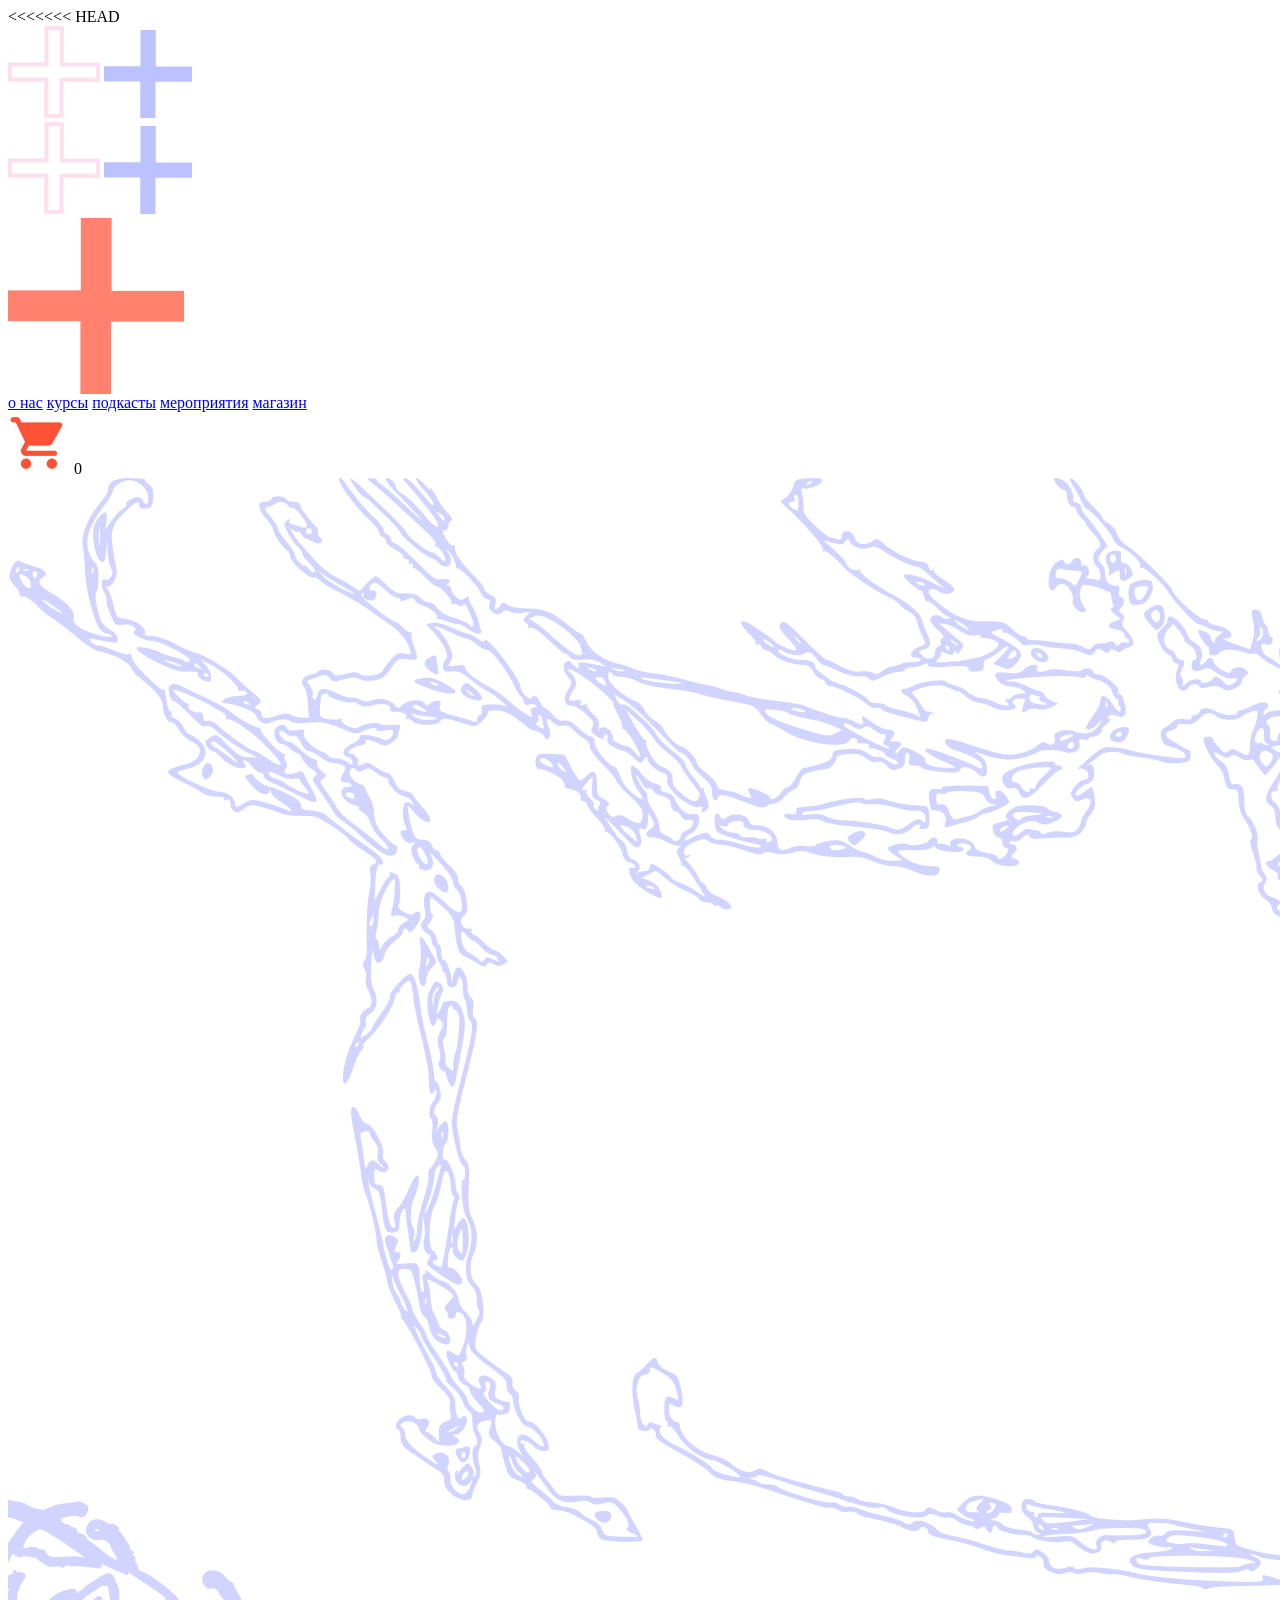
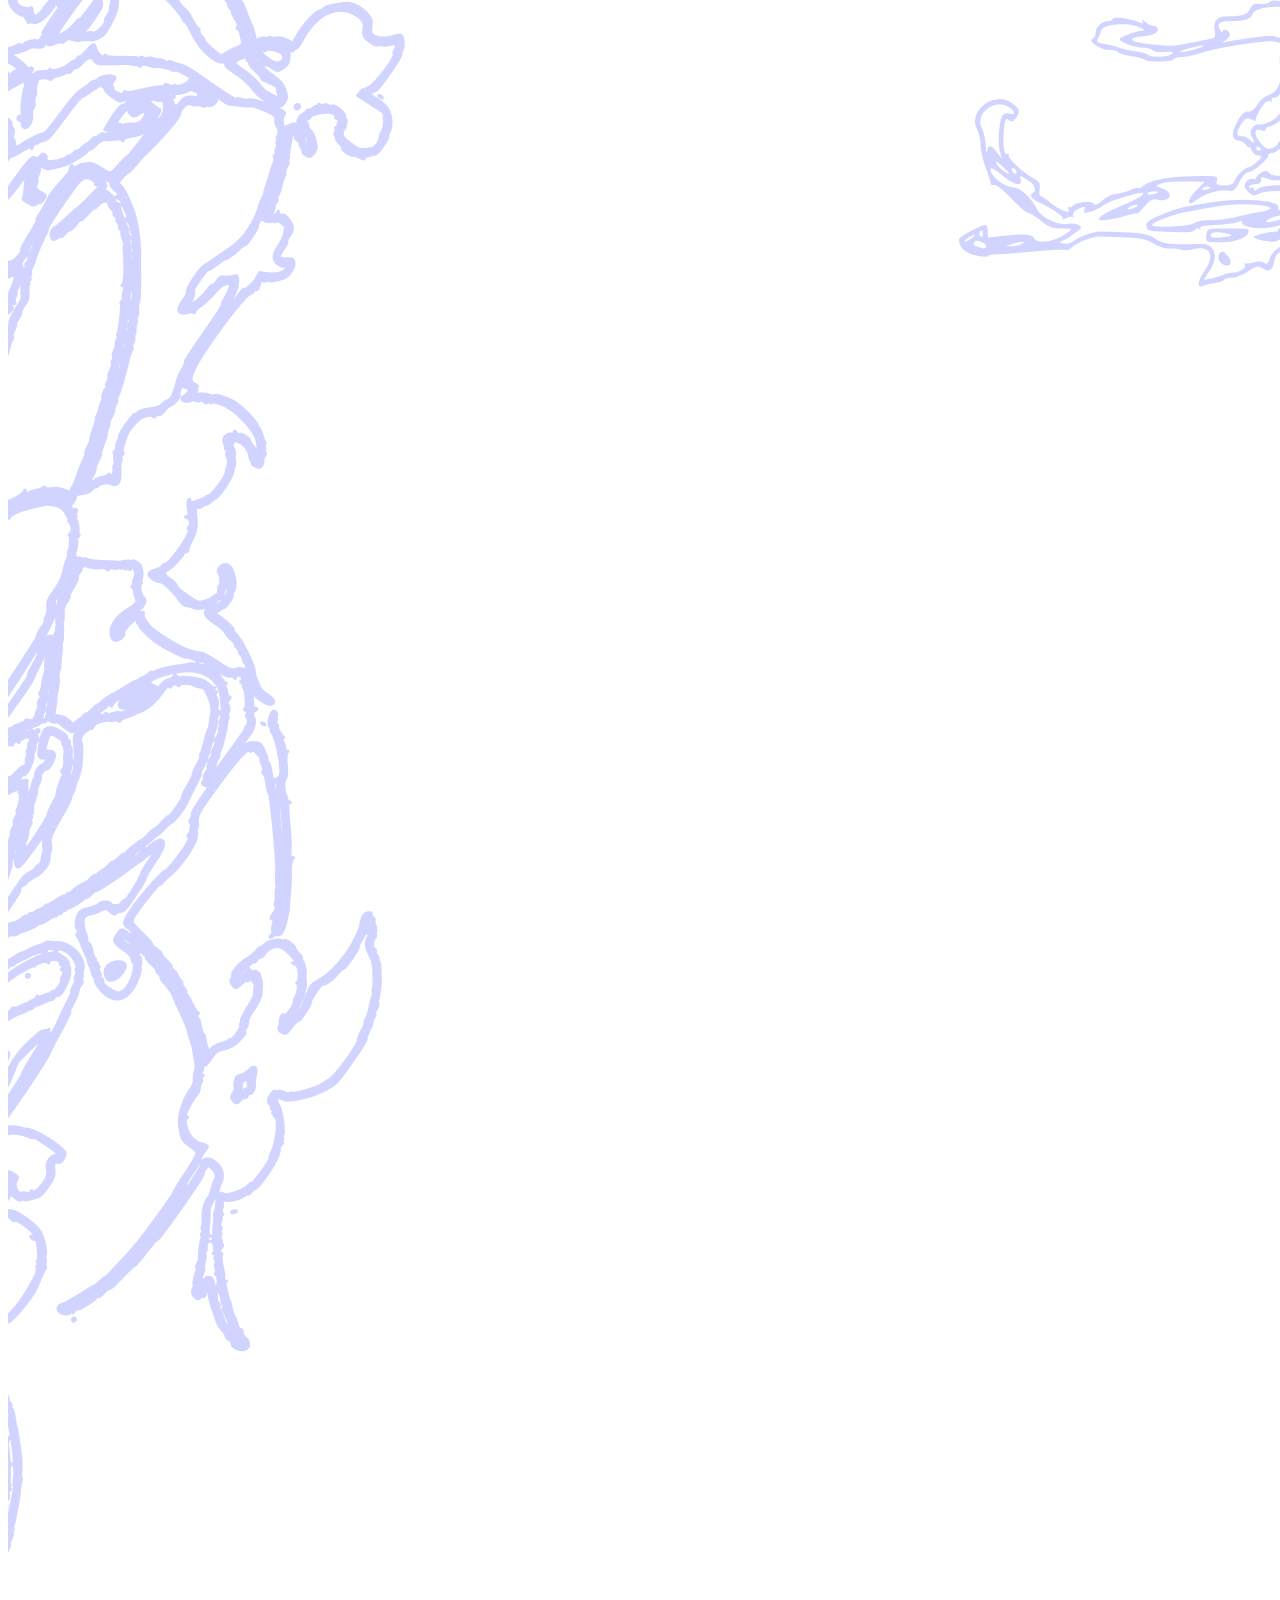
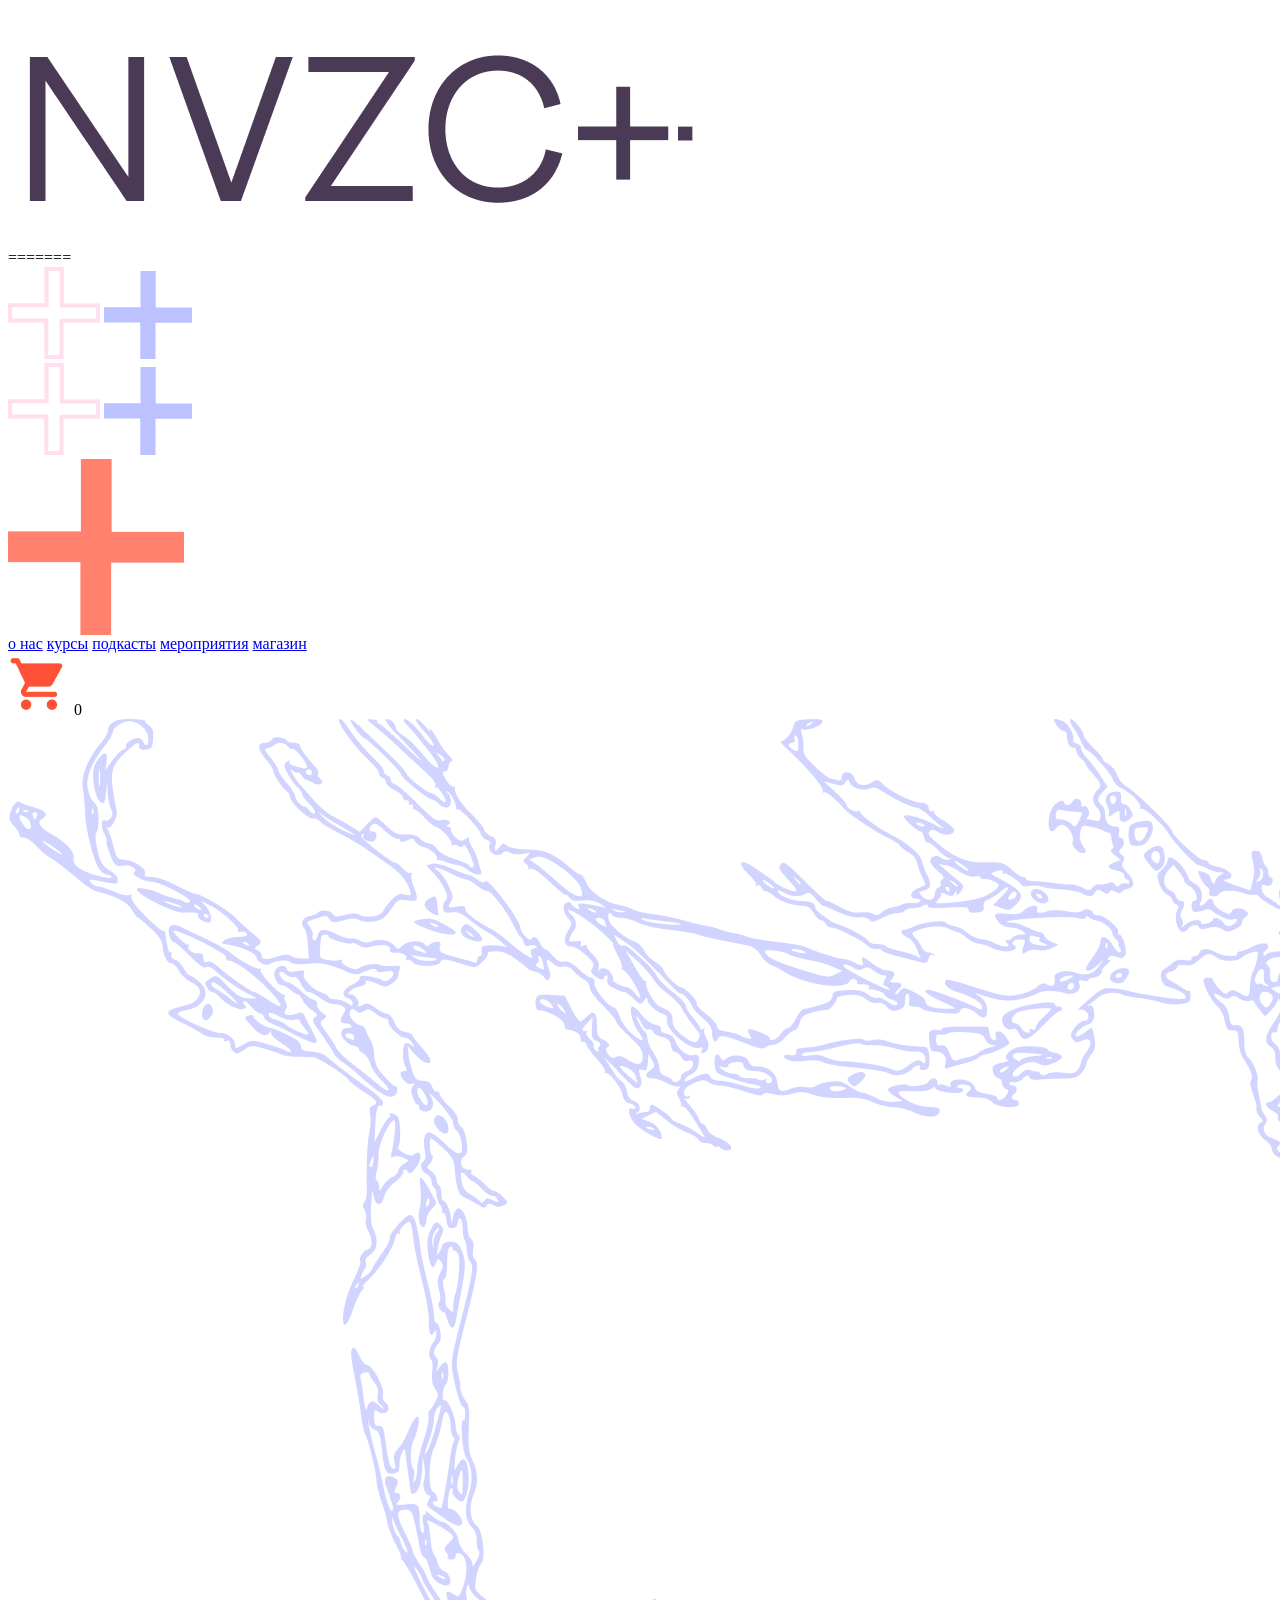
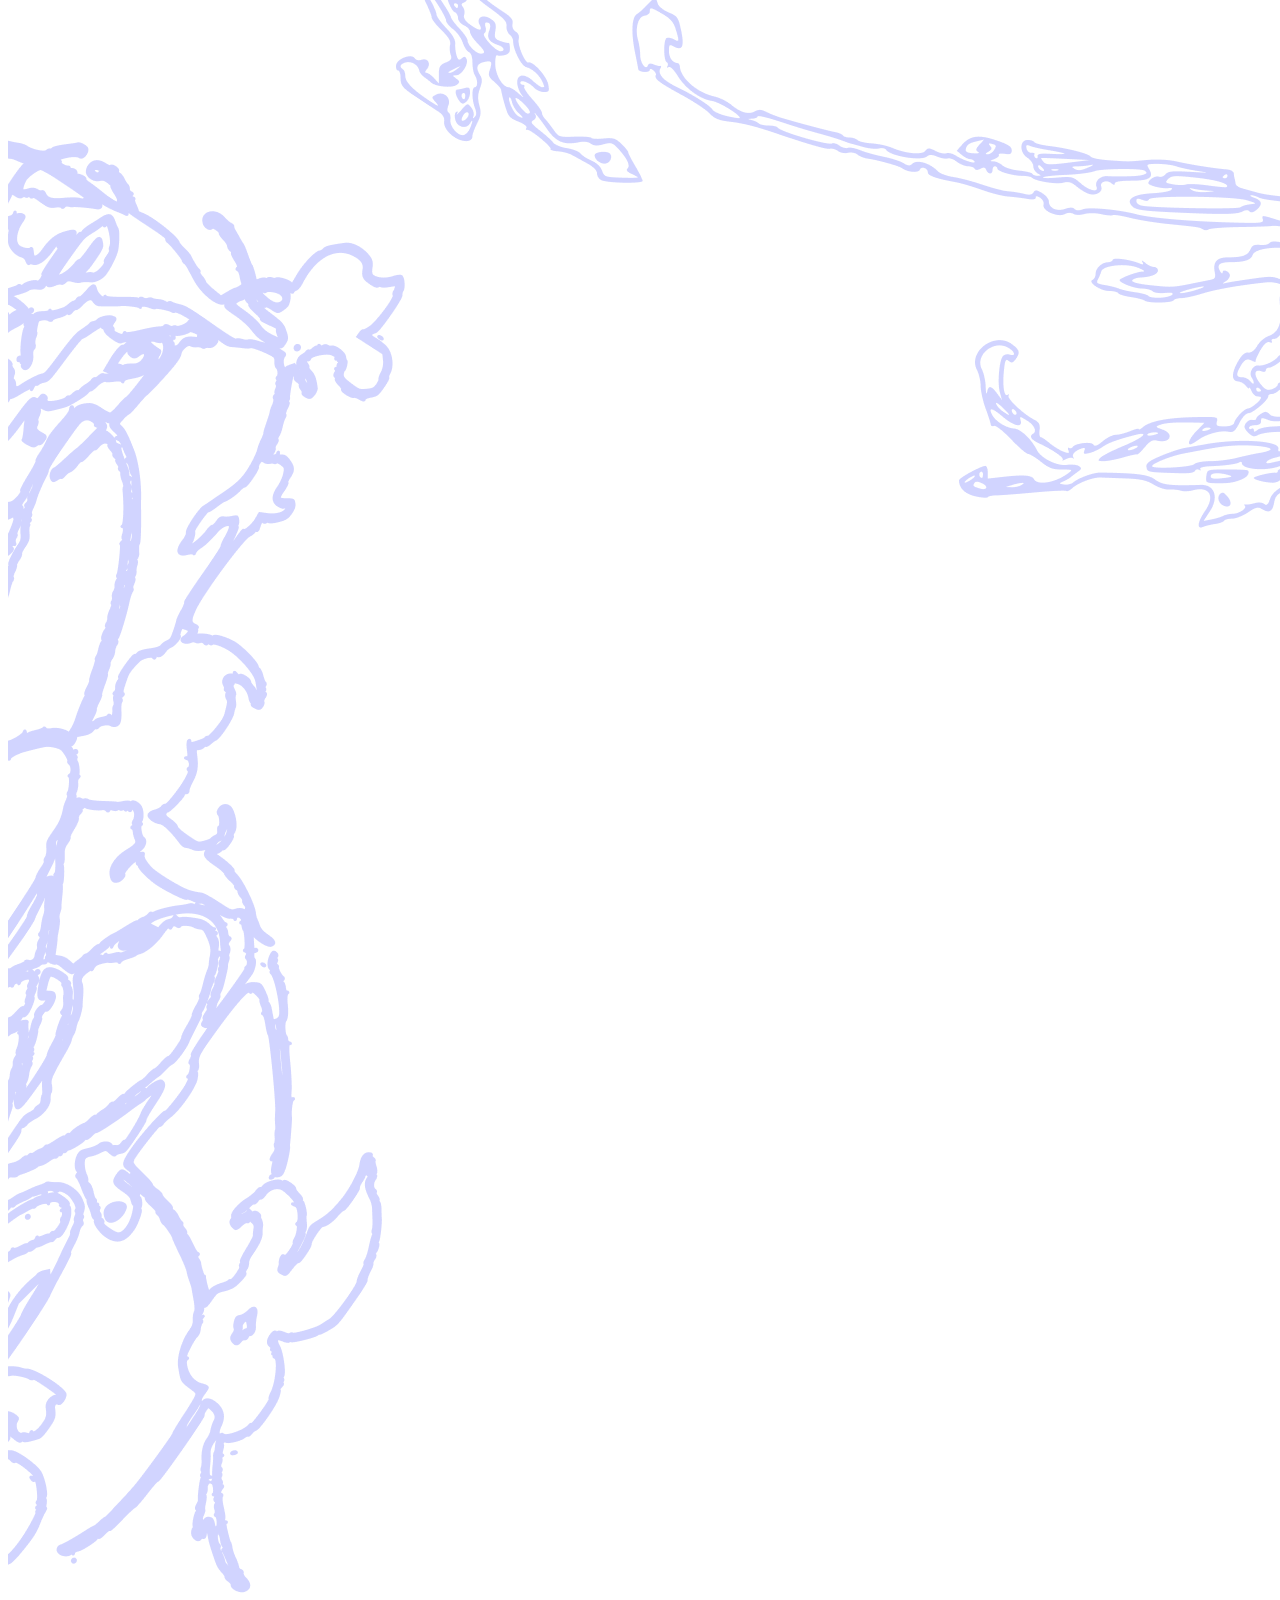
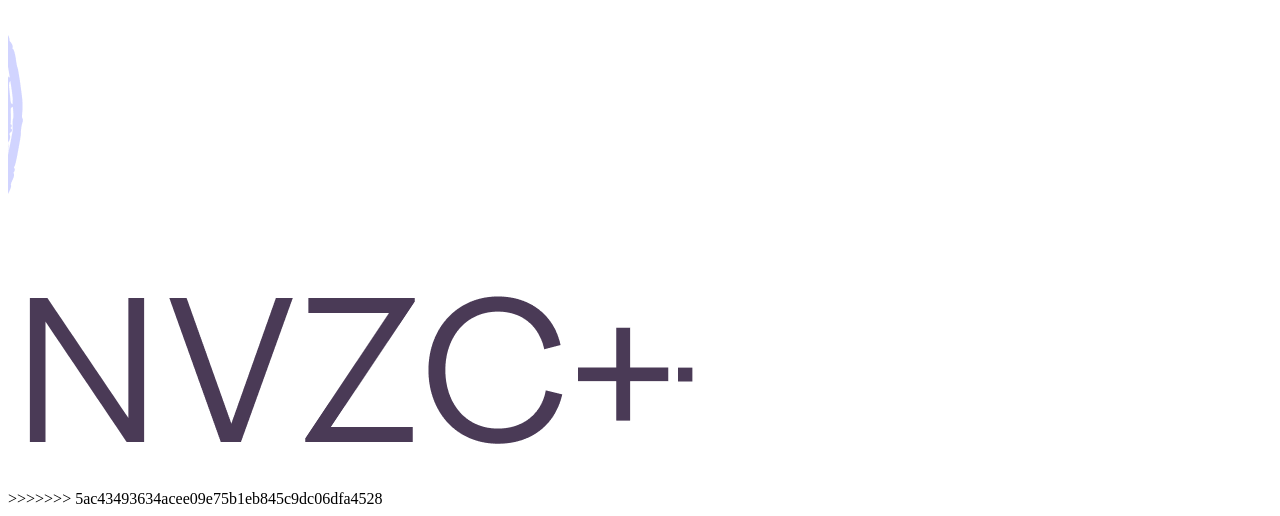
==== index.html @ 02fda94c "add" ====
<<<<<<< HEAD
<!doctype html>
<html lang="ru">
  <head>
    <meta charset="UTF-8" />
    <meta name="viewport" content="width=device-width, initial-scale=1.0" />
    <title>NVZC_About</title>
    <link rel="stylesheet" href="style_sheets/style.css" />
    <!-- <script defer src="./javascripts/preloader.js"></script> -->
    <script defer src="./javascripts/index.js"></script>
  </head>
  <body>
    <div id="loading">
      <main id="preloader">
        <div class="start-plus">
          <div class="click-line top-line"></div>
          <div class="click-line right-line"></div>
          <div class="click-line bottom-line"></div>
          <div class="click-line left-line"></div>

          <div class="cell">
            <img class="plus1" src="images/plus1.png" alt="" />
            <img class="plus2" src="images/plus2.png" alt="" />
          </div>
          <div class="cell1">
            <img class="plus2" src="images/plus1.png" alt="" />
            <img class="plus1" src="images/plus2.png" alt="" />
          </div>
          <div class="empty-cell"></div>
        </div>
      </main>
    </div>
    <div class="pinkBackgroud1"></div>

    <div class="plus_column">
      <img class="plus3" src="images/plus3.png" alt="" />
    </div>

    <nav class="side_menu">
      <a class="menu_link_active" href="index.html">о нас</a>
      <a class="menu_link" href="courses.html">курсы</a>
      <a class="menu_link" href="podcasts.html">подкасты</a>
      <a class="menu_link" href="events.html">мероприятия</a>
      <a class="menu_link" href="shop.html">магазин</a>
      <div class="menu_cart">
        <img src="images/cart.png" alt="" />
        <span>0</span>
      </div>
    </nav>

    <section id="firstSection">
      <div class="background_lines1">
        <img src="images/background_lines1.png" alt="" />
      </div>
      <img class="logo" src="images/logo.png" alt="" />
    </section>
    <section id="secondSection"></section>
    <section id="thirdSection"></section>
  </body>
</html>
=======
<!doctype html>
<html lang="ru">
  <head>
    <meta charset="UTF-8" />
    <meta name="viewport" content="width=device-width, initial-scale=1.0" />
    <title>NVZC_About</title>
    <link rel="stylesheet" href="style_sheets/style.css" />
    <script defer src="./javascripts/preloader.js"></script>
    <script defer src="./javascripts/index.js"></script>
  </head>
  <body>
    <div id="loading">
      <main id="preloader">
        <div class="start-plus">
          <div class="click-line top-line"></div>
          <div class="click-line right-line"></div>
          <div class="click-line bottom-line"></div>
          <div class="click-line left-line"></div>

          <div class="cell">
            <img class="plus1" src="images/plus1.png" alt="" />
            <img class="plus2" src="images/plus2.png" alt="" />
          </div>
          <div class="cell1">
            <img class="plus2" src="images/plus1.png" alt="" />
            <img class="plus1" src="images/plus2.png" alt="" />
          </div>
          <div class="empty-cell"></div>
        </div>
      </main>
    </div>
    <div class="pinkBackgroud1"></div>

    <div class="plus_column">
      <img class="plus3" src="images/plus3.png" alt="" />
    </div>

    <nav class="side_menu">
      <a class="menu_link_active" href="index.html">о нас</a>
      <a class="menu_link" href="courses.html">курсы</a>
      <a class="menu_link" href="podcasts.html">подкасты</a>
      <a class="menu_link" href="events.html">мероприятия</a>
      <a class="menu_link" href="shop.html">магазин</a>
      <div class="menu_cart">
        <img src="images/cart.png" alt="" />
        <span>0</span>
      </div>
    </nav>

    <section id="firstSection">
      <div class="background_lines1">
        <img src="images/background_lines1.png" alt="" />
      </div>
      <img class="logo" src="images/logo.png" alt="" />
    </section>
    <section id="secondSection"></section>
    <section id="thirdSection"></section>
  </body>
</html>
>>>>>>> 5ac43493634acee09e75b1eb845c9dc06dfa4528
---- style_sheets/style.css ----
<<<<<<< HEAD
@import "reset.css";
@import "fonts.css";
@import "layout.css";
@import "animation.css";
@import "adaptive.css";
=======
@import "reset.css";
@import "fonts.css";
@import "layout.css";
@import "animation.css";
@import "adaptive.css";
>>>>>>> 5ac43493634acee09e75b1eb845c9dc06dfa4528
---- style_sheets/style.css ----
<<<<<<< HEAD
@import "reset.css";
@import "fonts.css";
@import "layout.css";
@import "animation.css";
@import "adaptive.css";
=======
@import "reset.css";
@import "fonts.css";
@import "layout.css";
@import "animation.css";
@import "adaptive.css";
>>>>>>> 5ac43493634acee09e75b1eb845c9dc06dfa4528
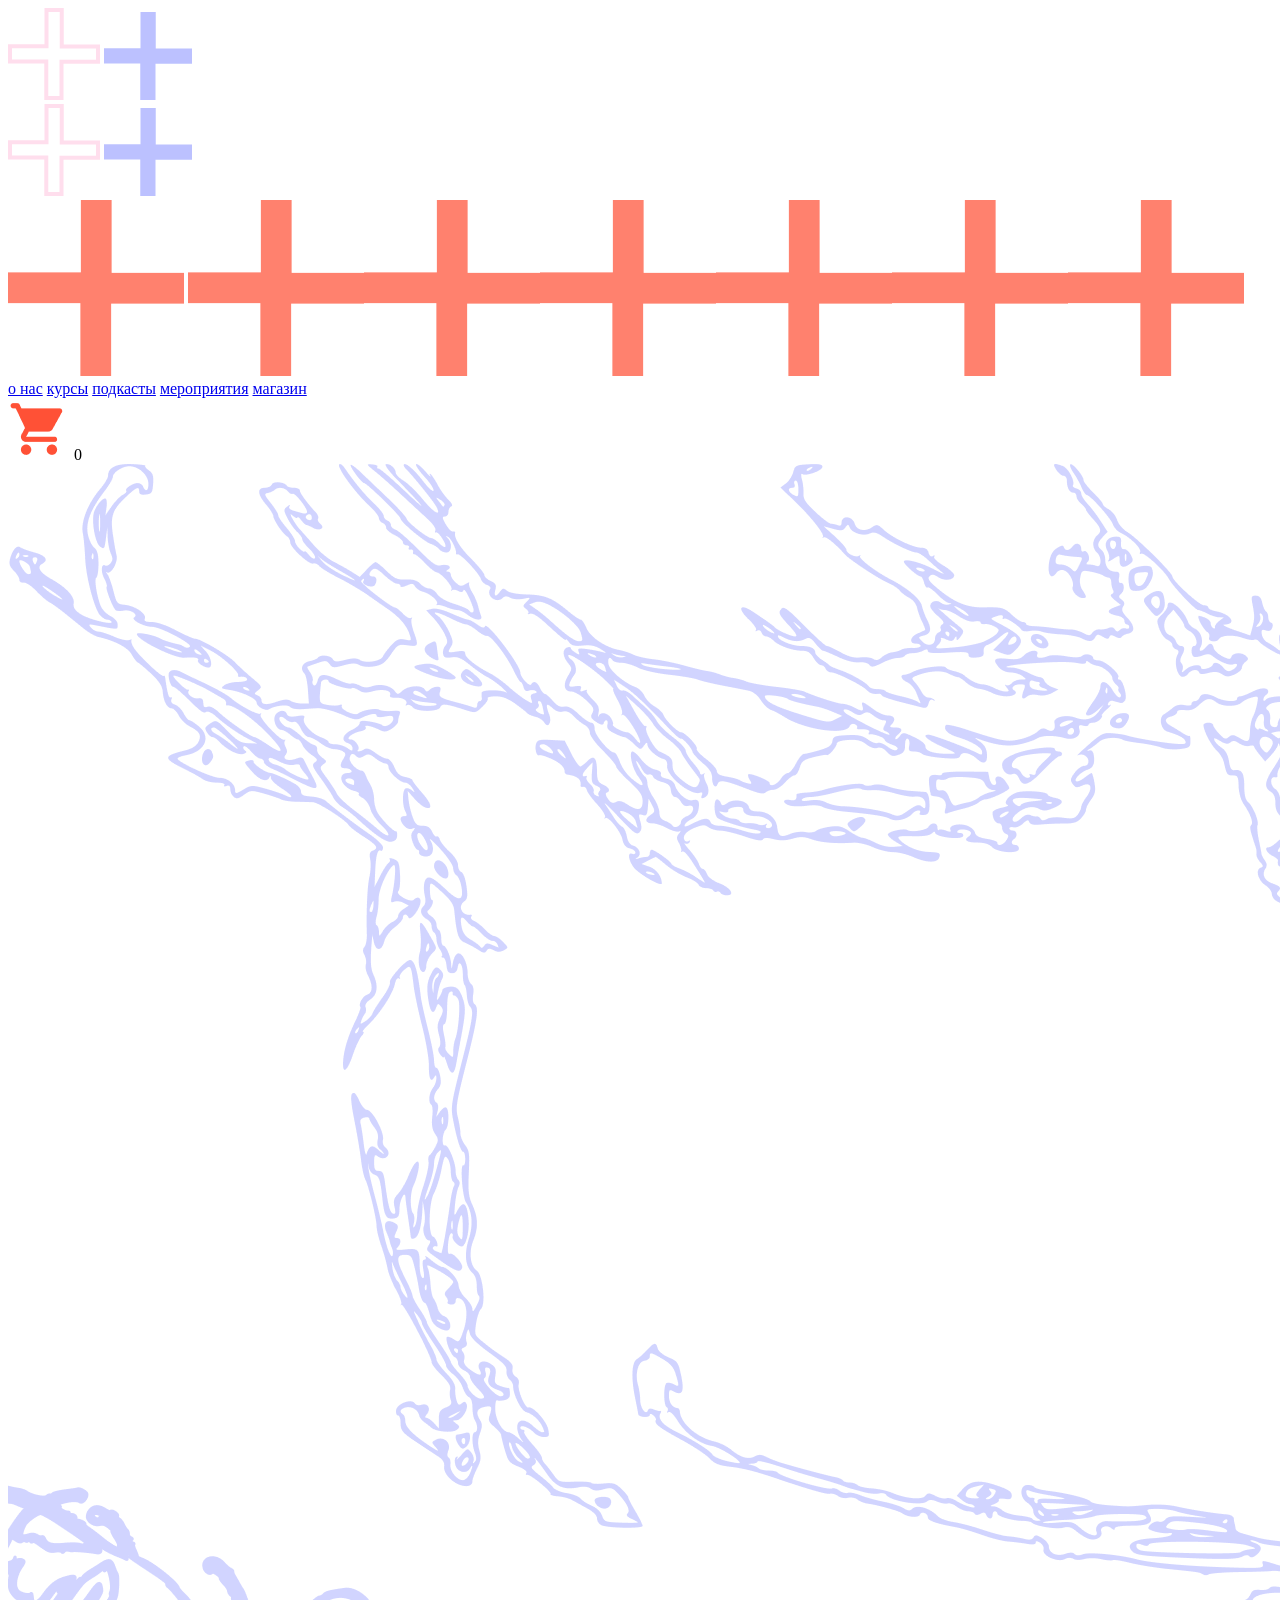
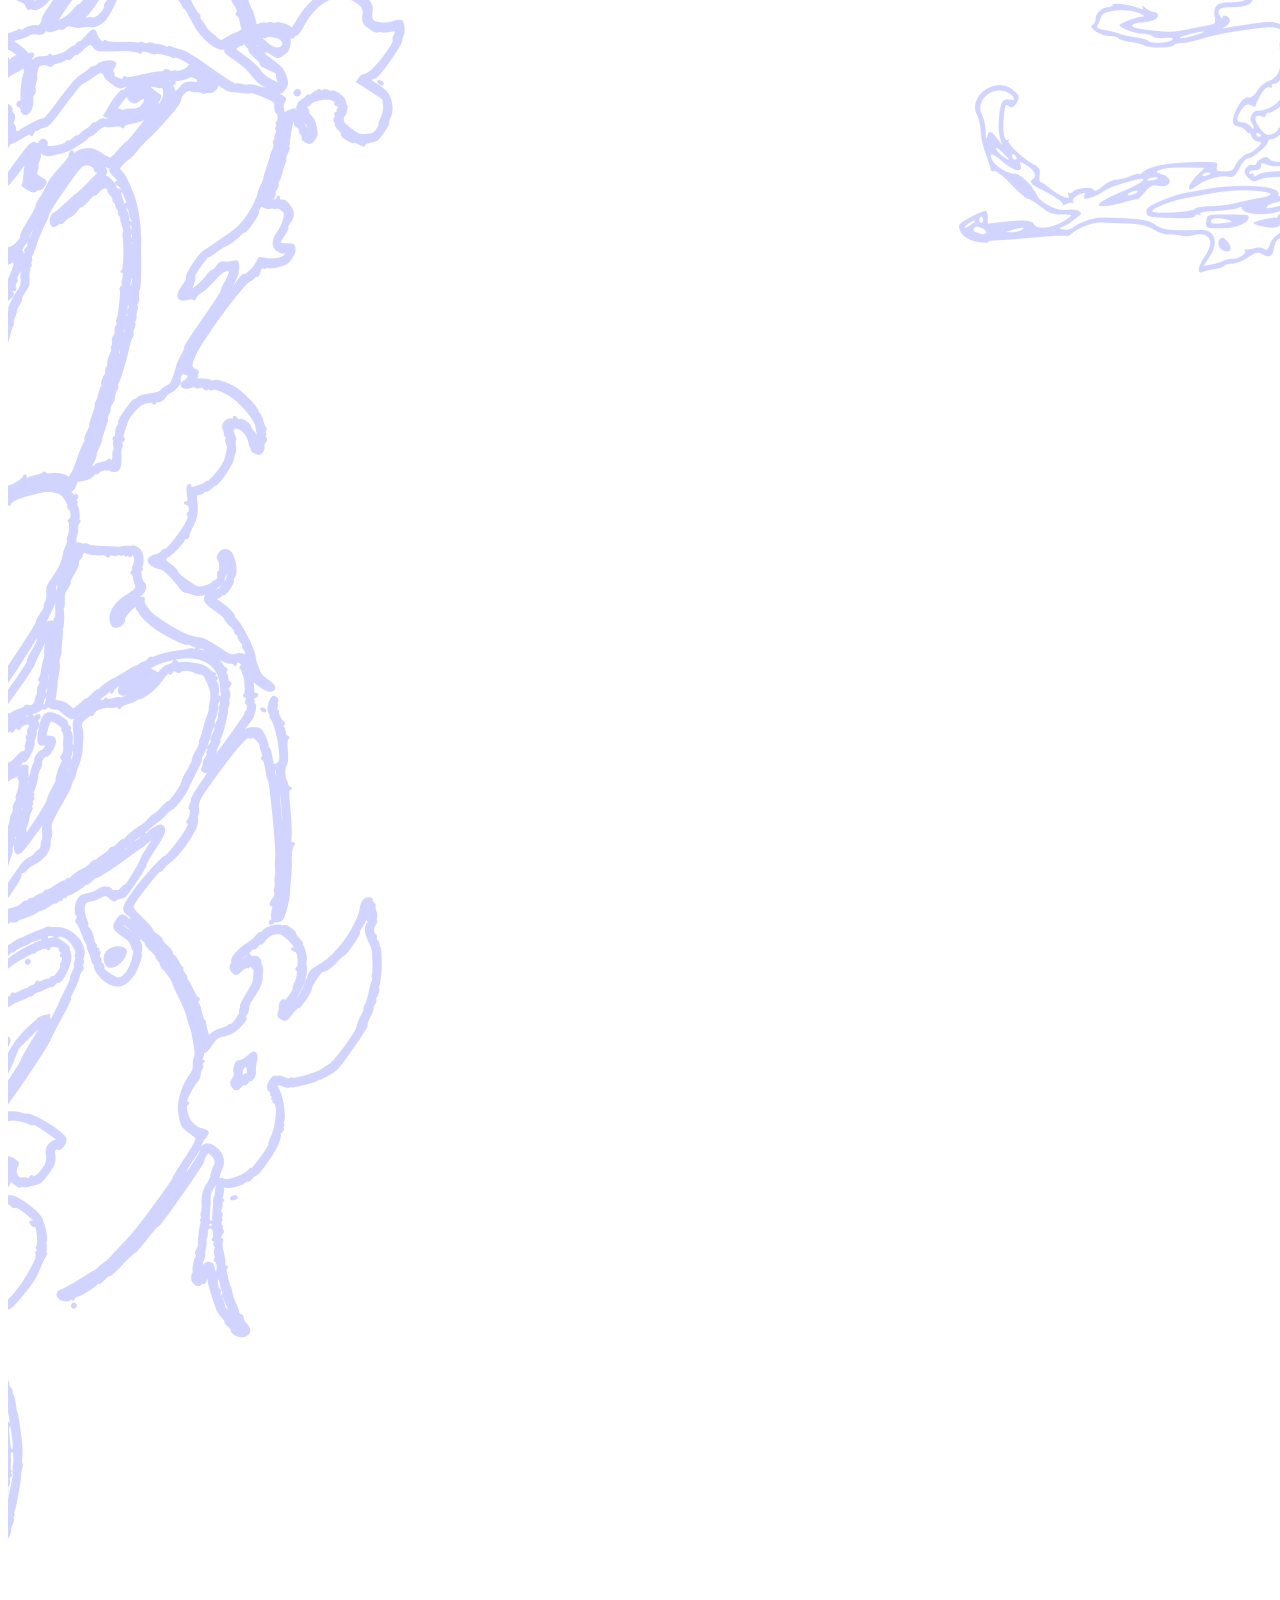
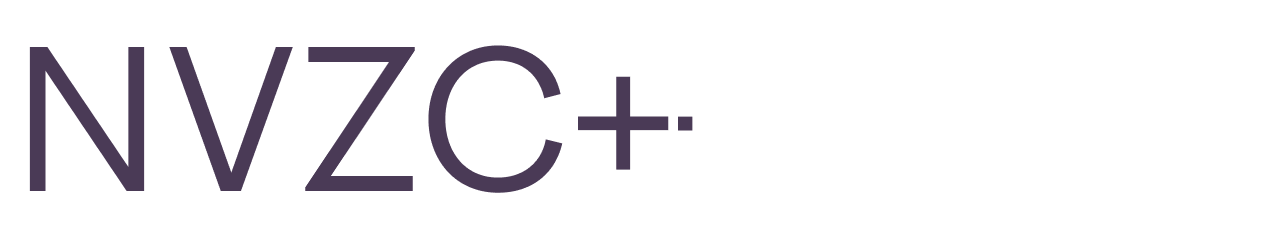
==== commit 6137bab8: "d" ====
--- a/index.html
+++ b/index.html
@@ -1,4 +1,3 @@
-<<<<<<< HEAD
 <!doctype html>
 <html lang="ru">
   <head>
@@ -58,64 +57,3 @@
     <section id="thirdSection"></section>
   </body>
 </html>
-=======
-<!doctype html>
-<html lang="ru">
-  <head>
-    <meta charset="UTF-8" />
-    <meta name="viewport" content="width=device-width, initial-scale=1.0" />
-    <title>NVZC_About</title>
-    <link rel="stylesheet" href="style_sheets/style.css" />
-    <script defer src="./javascripts/preloader.js"></script>
-    <script defer src="./javascripts/index.js"></script>
-  </head>
-  <body>
-    <div id="loading">
-      <main id="preloader">
-        <div class="start-plus">
-          <div class="click-line top-line"></div>
-          <div class="click-line right-line"></div>
-          <div class="click-line bottom-line"></div>
-          <div class="click-line left-line"></div>
-
-          <div class="cell">
-            <img class="plus1" src="images/plus1.png" alt="" />
-            <img class="plus2" src="images/plus2.png" alt="" />
-          </div>
-          <div class="cell1">
-            <img class="plus2" src="images/plus1.png" alt="" />
-            <img class="plus1" src="images/plus2.png" alt="" />
-          </div>
-          <div class="empty-cell"></div>
-        </div>
-      </main>
-    </div>
-    <div class="pinkBackgroud1"></div>
-
-    <div class="plus_column">
-      <img class="plus3" src="images/plus3.png" alt="" />
-    </div>
-
-    <nav class="side_menu">
-      <a class="menu_link_active" href="index.html">о нас</a>
-      <a class="menu_link" href="courses.html">курсы</a>
-      <a class="menu_link" href="podcasts.html">подкасты</a>
-      <a class="menu_link" href="events.html">мероприятия</a>
-      <a class="menu_link" href="shop.html">магазин</a>
-      <div class="menu_cart">
-        <img src="images/cart.png" alt="" />
-        <span>0</span>
-      </div>
-    </nav>
-
-    <section id="firstSection">
-      <div class="background_lines1">
-        <img src="images/background_lines1.png" alt="" />
-      </div>
-      <img class="logo" src="images/logo.png" alt="" />
-    </section>
-    <section id="secondSection"></section>
-    <section id="thirdSection"></section>
-  </body>
-</html>
->>>>>>> 5ac43493634acee09e75b1eb845c9dc06dfa4528
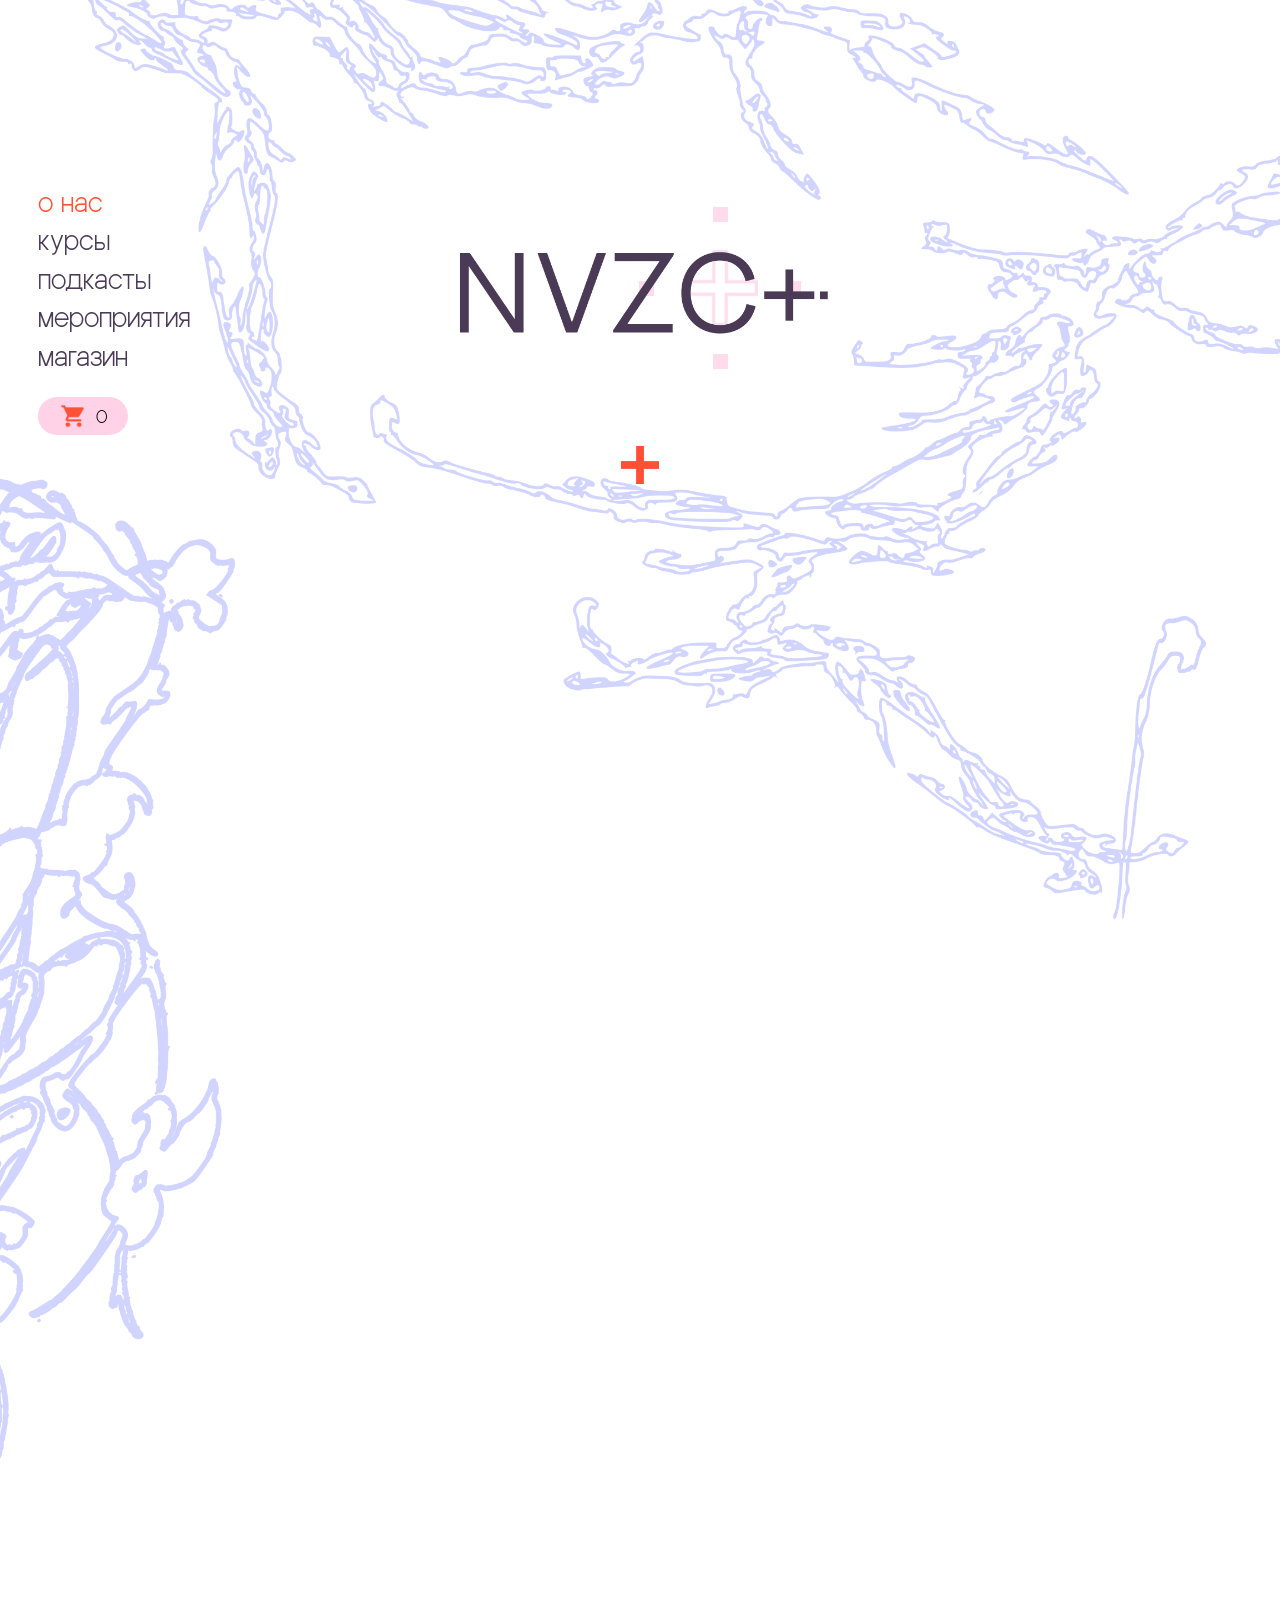
==== commit 5b65f1f9: "a" ====
--- a/index.html
+++ b/index.html
@@ -4,8 +4,8 @@
     <meta charset="UTF-8" />
     <meta name="viewport" content="width=device-width, initial-scale=1.0" />
     <title>NVZC_About</title>
-    <link rel="stylesheet" href="style_sheets/style.css" />
-    <!-- <script defer src="./javascripts/preloader.js"></script> -->
+    <link rel="stylesheet" href="./style_sheets/style.css" />
+    <script defer src="./javascripts/preloader.js"></script>
     <script defer src="./javascripts/index.js"></script>
   </head>
   <body>
--- a/style_sheets/style.css
+++ b/style_sheets/style.css
@@ -1,13 +1,5 @@
-<<<<<<< HEAD
 @import "reset.css";
 @import "fonts.css";
 @import "layout.css";
 @import "animation.css";
 @import "adaptive.css";
-=======
-@import "reset.css";
-@import "fonts.css";
-@import "layout.css";
-@import "animation.css";
-@import "adaptive.css";
->>>>>>> 5ac43493634acee09e75b1eb845c9dc06dfa4528
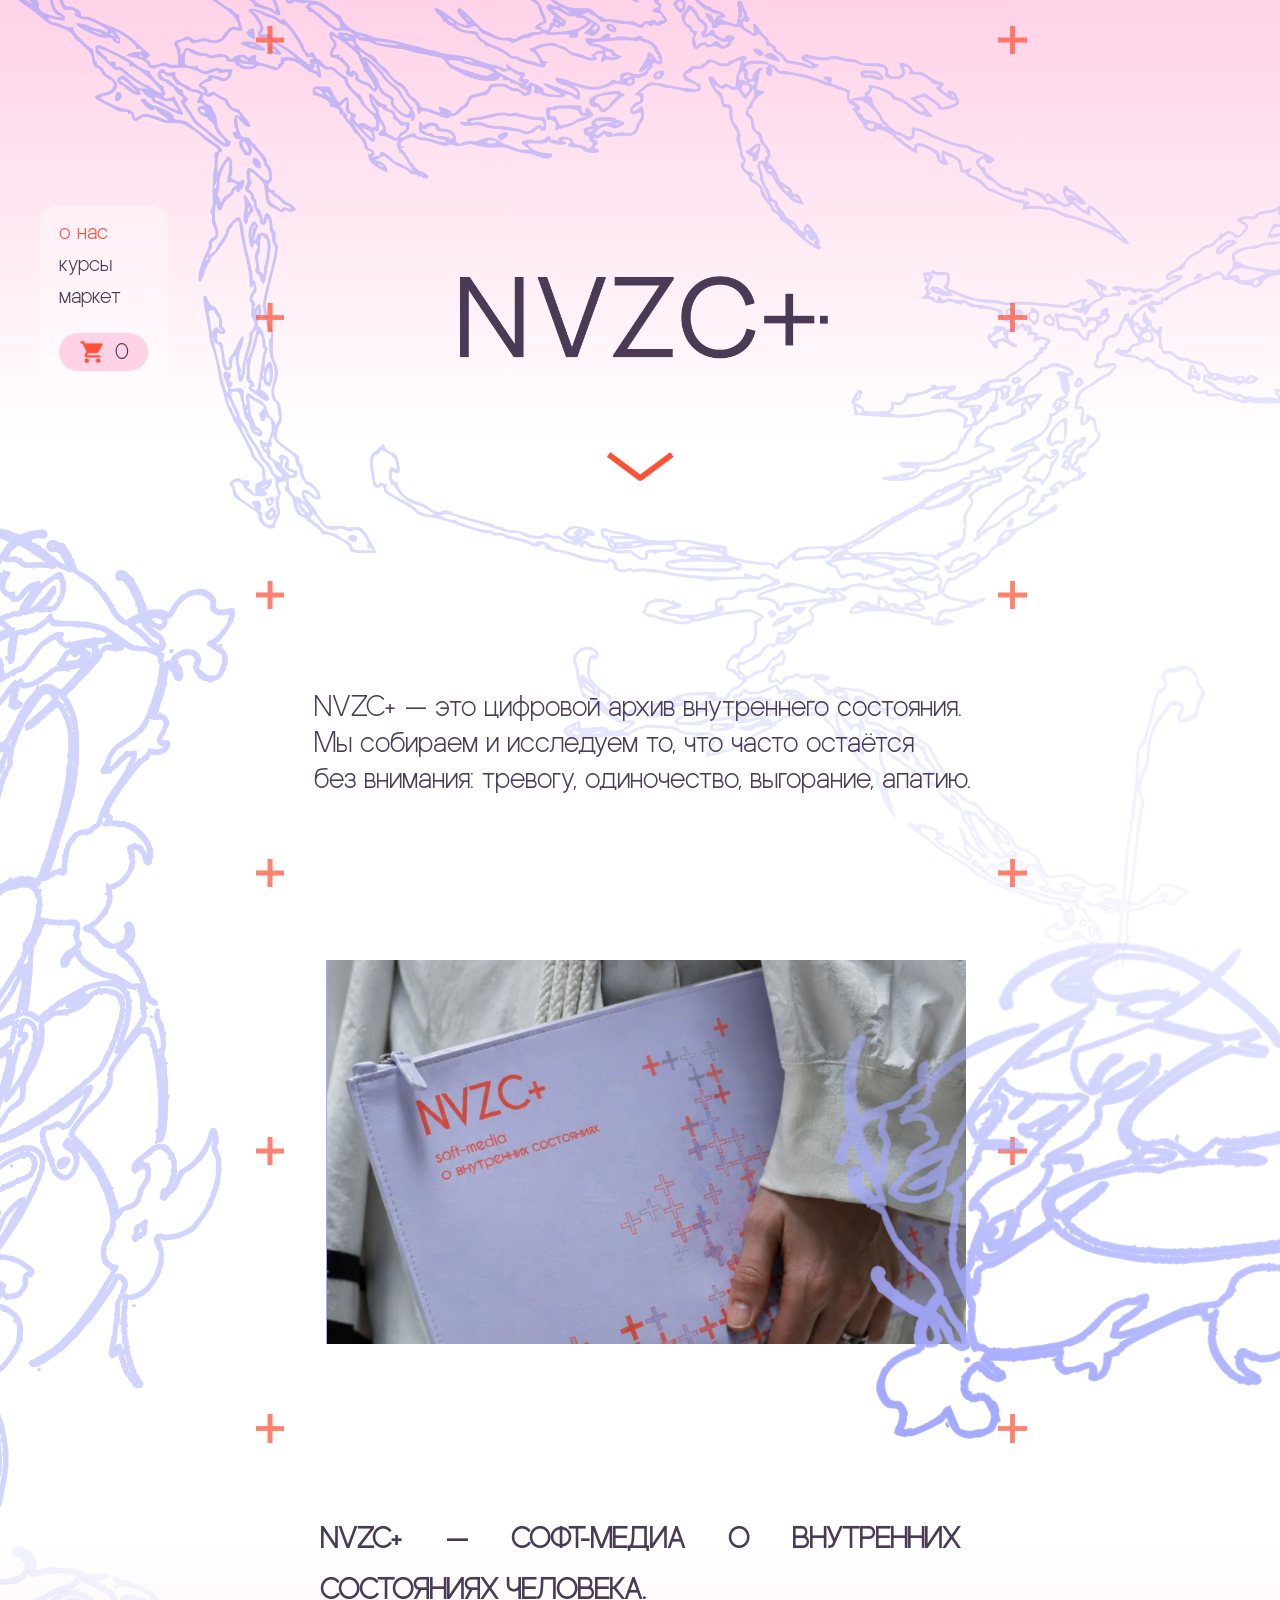
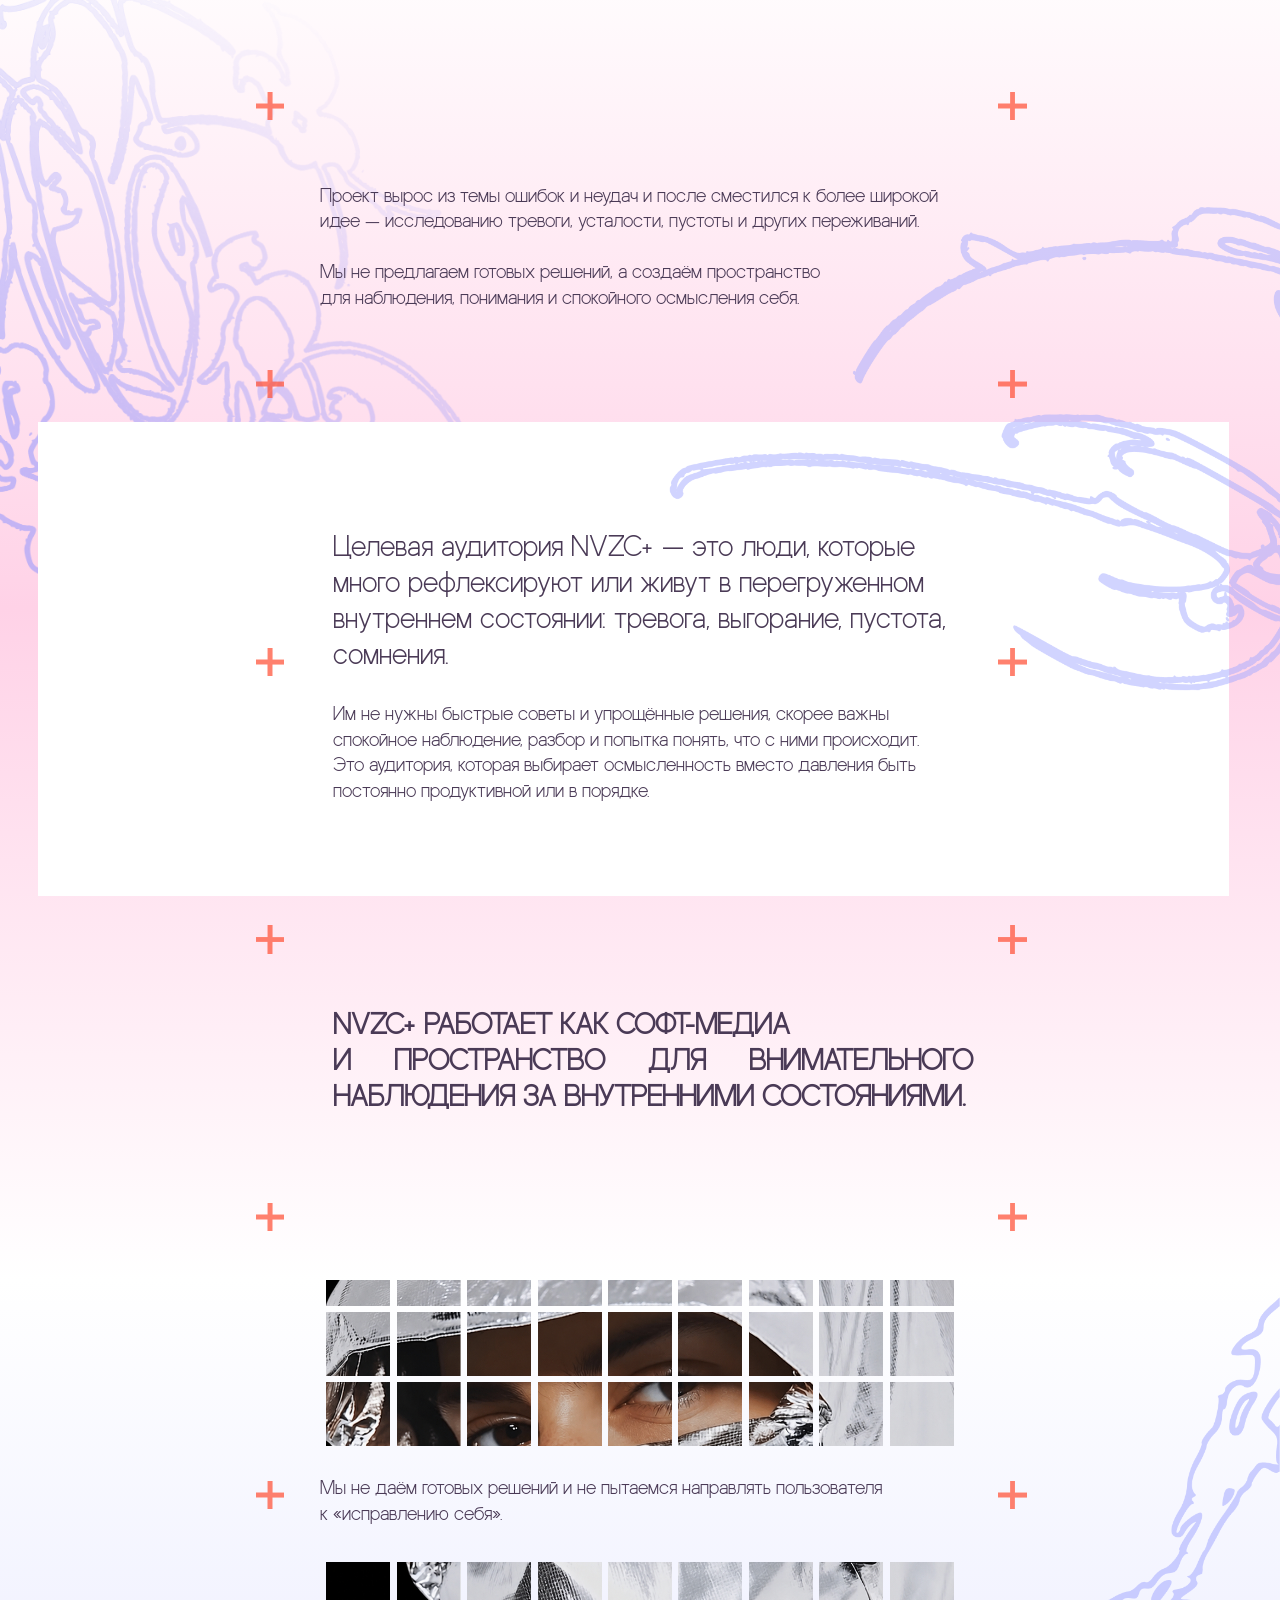
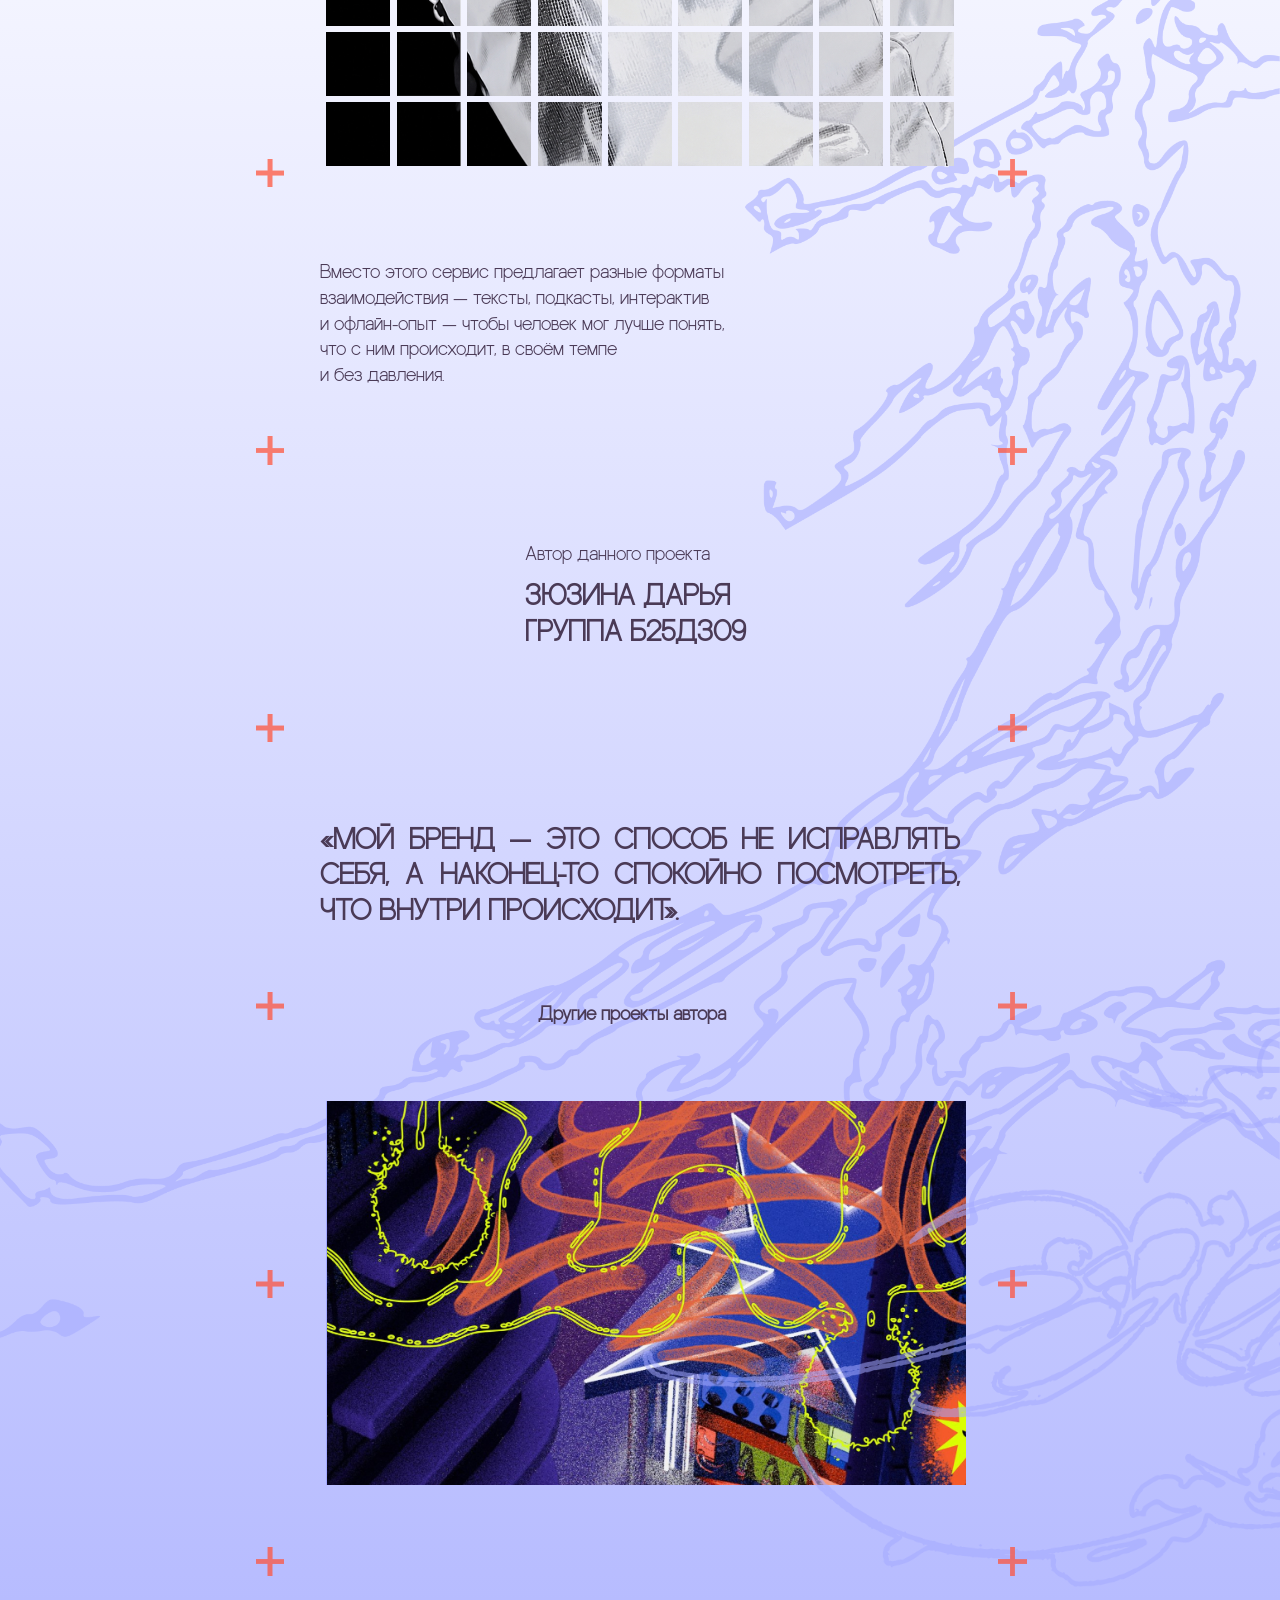
==== commit 950e5494: "end" ====
--- a/index.html
+++ b/index.html
@@ -3,7 +3,7 @@
   <head>
     <meta charset="UTF-8" />
     <meta name="viewport" content="width=device-width, initial-scale=1.0" />
-    <title>NVZC_About</title>
+    <title>NVZC+About</title>
     <link rel="stylesheet" href="./style_sheets/style.css" />
     <script defer src="./javascripts/preloader.js"></script>
     <script defer src="./javascripts/index.js"></script>
@@ -17,43 +17,850 @@
           <div class="click-line bottom-line"></div>
           <div class="click-line left-line"></div>
 
-          <div class="cell">
+          <div class="plus_plus">
             <img class="plus1" src="images/plus1.png" alt="" />
             <img class="plus2" src="images/plus2.png" alt="" />
           </div>
-          <div class="cell1">
-            <img class="plus2" src="images/plus1.png" alt="" />
-            <img class="plus1" src="images/plus2.png" alt="" />
-          </div>
-          <div class="empty-cell"></div>
         </div>
       </main>
     </div>
-    <div class="pinkBackgroud1"></div>
-
-    <div class="plus_column">
-      <img class="plus3" src="images/plus3.png" alt="" />
+
+    <div class="page_content">
+      <div class="plus_column"></div>
+      <div class="plus_column2"></div>
+      <h5 class="about_text2">
+        NVZC+ — СОФТ-МЕДИА О ВНУТРЕННИХ СОСТОЯНИЯХ ЧЕЛОВЕКА.
+      </h5>
+      <nav class="side_menu">
+        <a class="menu_link_active" href="index.html">о нас</a>
+        <a class="menu_link" href="courses.html">курсы</a>
+
+        <a class="menu_link" href="shop.html">маркет</a>
+        <div class="menu_cart">
+          <img src="images/cart.png" alt="" />
+          <span>0</span>
+        </div>
+      </nav>
+
+      <section id="firstSection_About">
+        <div class="pinkBackgroud1"></div>
+        <div class="background_lines1">
+          <img src="images/background_lines1.png" alt="" />
+        </div>
+
+        <img class="logo" src="images/logo.png" alt="" />
+
+        <div class="scroll_arrow">
+          <img src="images/arrow_down.png" alt="" />
+        </div>
+
+        <p class="about_text">
+          NVZC+ — это цифровой архив внутреннего состояния.<br />
+          Мы собираем и исследуем то, что часто остаётся<br />
+          без внимания: тревогу, одиночество, выгорание, апатию.
+        </p>
+
+        <section class="gallery">
+          <div class="slider_window">
+            <div class="slider_track">
+              <img src="images/Frame 5.jpg" alt="" />
+              <img src="images/Frame 6.jpg" alt="" />
+              <img src="images/Frame 7.jpg" alt="" />
+              <img src="images/Frame 8.jpg" alt="" />
+              <img src="images/Frame 9.jpg" alt="" />
+              <img src="images/Frame 10.jpg" alt="" />
+            </div>
+          </div>
+        </section>
+
+        <img class="lines1" src="images/Frame 11.png" alt="" />
+      </section>
+      <section id="secondSection_About">
+        <div class="background_lines2">
+          <img src="images/image 24 (Traced).png" alt="" />
+        </div>
+
+        <p class="fishText">
+          Проект вырос из темы ошибок и неудач и после сместился к более широкой
+          идее — исследованию тревоги, усталости, пустоты и других переживаний.
+          <br /><br />
+          Мы не предлагаем готовых решений, а создаём пространство <br />
+          для наблюдения, понимания и спокойного осмысления себя.
+        </p>
+
+        <div class="whiteBlockText">
+          <div class="target_block">
+            <div class="target_text">
+              <p class="about_text1">
+                Целевая аудитория NVZC+ — это люди, которые много рефлексируют
+                или живут в перегруженном внутреннем состоянии: тревога,
+                выгорание, пустота, сомнения.
+              </p>
+              <p class="fishText1">
+                Им не нужны быстрые советы и упрощённые решения, скорее важны
+                спокойное наблюдение, разбор и попытка понять, что с ними
+                происходит. Это аудитория, которая выбирает осмысленность вместо
+                давления быть постоянно продуктивной или в порядке.
+              </p>
+            </div>
+
+            <div class="target_image">
+              <div class="target_image_track">
+                <img src="images/Slide 16_9 - 73.jpg" alt="" />
+                <img src="images/Slide 16_9 - 74.jpg" alt="" />
+                <img src="images/Slide 16_9 - 75.jpg" alt="" />
+              </div>
+            </div>
+          </div>
+
+          <h5 class="about_text3">
+            NVZC+ РАБОТАЕТ КАК СОФТ-МЕДИА <br />И ПРОСТРАНСТВО ДЛЯ ВНИМАТЕЛЬНОГО
+            НАБЛЮДЕНИЯ ЗА ВНУТРЕННИМИ СОСТОЯНИЯМИ.
+          </h5>
+        </div>
+
+        <div class="background_lines3">
+          <img src="images/lines2.png" alt="" />
+        </div>
+      </section>
+      <section id="thirdSection_About">
+        <section class="audience_grid_section">
+          <div class="flip_grid">
+            <p class="grid_text">
+              Мы не даём готовых решений и не пытаемся направлять пользователя
+              <br />к «исправлению себя».
+            </p>
+          </div>
+
+          <section class="mosaic_block">
+            <section class="first_half">
+              <div class="first_row">
+                <div class="square square1">
+                  <img
+                    class="img1"
+                    src="images/mosaic_firstHalf/img1/row1/1.jpg"
+                    alt=""
+                  />
+                  <img
+                    class="img2"
+                    src="images/mosaic_firstHalf/img2/row1/1.jpg"
+                    alt=""
+                  />
+                </div>
+                <div class="square square2">
+                  <img
+                    class="img1"
+                    src="images/mosaic_firstHalf/img1/row1/2.jpg"
+                    alt=""
+                  />
+                  <img
+                    class="img2"
+                    src="images/mosaic_firstHalf/img2/row1/2.jpg"
+                    alt=""
+                  />
+                </div>
+                <div class="square square3">
+                  <img
+                    class="img1"
+                    src="images/mosaic_firstHalf/img1/row1/3.jpg"
+                    alt=""
+                  />
+                  <img
+                    class="img2"
+                    src="images/mosaic_firstHalf/img2/row1/3.jpg"
+                    alt=""
+                  />
+                </div>
+                <div class="square square4">
+                  <img
+                    class="img1"
+                    src="images/mosaic_firstHalf/img1/row1/4.jpg"
+                    alt=""
+                  />
+                  <img
+                    class="img2"
+                    src="images/mosaic_firstHalf/img2/row1/4.jpg"
+                    alt=""
+                  />
+                </div>
+                <div class="square square5">
+                  <img
+                    class="img1"
+                    src="images/mosaic_firstHalf/img1/row1/5.jpg"
+                    alt=""
+                  />
+                  <img
+                    class="img2"
+                    src="images/mosaic_firstHalf/img2/row1/5.jpg"
+                    alt=""
+                  />
+                </div>
+                <div class="square square6">
+                  <img
+                    class="img1"
+                    src="images/mosaic_firstHalf/img1/row1/6.jpg"
+                    alt=""
+                  />
+                  <img
+                    class="img2"
+                    src="images/mosaic_firstHalf/img2/row1/6.jpg"
+                    alt=""
+                  />
+                </div>
+                <div class="square square7">
+                  <img
+                    class="img1"
+                    src="images/mosaic_firstHalf/img1/row1/7.jpg"
+                    alt=""
+                  />
+                  <img
+                    class="img2"
+                    src="images/mosaic_firstHalf/img2/row1/7.jpg"
+                    alt=""
+                  />
+                </div>
+                <div class="square square8">
+                  <img
+                    class="img1"
+                    src="images/mosaic_firstHalf/img1/row1/8.jpg"
+                    alt=""
+                  />
+                  <img
+                    class="img2"
+                    src="images/mosaic_firstHalf/img2/row1/8.jpg"
+                    alt=""
+                  />
+                </div>
+                <div class="square square9">
+                  <img
+                    class="img1"
+                    src="images/mosaic_firstHalf/img1/row1/9.jpg"
+                    alt=""
+                  />
+                  <img
+                    class="img2"
+                    src="images/mosaic_firstHalf/img2/row1/9.jpg"
+                    alt=""
+                  />
+                </div>
+              </div>
+              <div class="second_row">
+                <div class="square square1">
+                  <img
+                    class="img1"
+                    src="images/mosaic_firstHalf/img1/row2/1.jpg"
+                    alt=""
+                  />
+                  <img
+                    class="img2"
+                    src="images/mosaic_firstHalf/img2/row2/1.jpg"
+                    alt=""
+                  />
+                </div>
+                <div class="square square2">
+                  <img
+                    class="img1"
+                    src="images/mosaic_firstHalf/img1/row2/2.jpg"
+                    alt=""
+                  />
+                  <img
+                    class="img2"
+                    src="images/mosaic_firstHalf/img2/row2/2.jpg"
+                    alt=""
+                  />
+                </div>
+                <div class="square square3">
+                  <img
+                    class="img1"
+                    src="images/mosaic_firstHalf/img1/row2/3.jpg"
+                    alt=""
+                  />
+                  <img
+                    class="img2"
+                    src="images/mosaic_firstHalf/img2/row2/3.jpg"
+                    alt=""
+                  />
+                </div>
+                <div class="square square4">
+                  <img
+                    class="img1"
+                    src="images/mosaic_firstHalf/img1/row2/4.jpg"
+                    alt=""
+                  />
+                  <img
+                    class="img2"
+                    src="images/mosaic_firstHalf/img2/row2/4.jpg"
+                    alt=""
+                  />
+                </div>
+                <div class="square square5">
+                  <img
+                    class="img1"
+                    src="images/mosaic_firstHalf/img1/row2/5.jpg"
+                    alt=""
+                  />
+                  <img
+                    class="img2"
+                    src="images/mosaic_firstHalf/img2/row2/5.jpg"
+                    alt=""
+                  />
+                </div>
+                <div class="square square6">
+                  <img
+                    class="img1"
+                    src="images/mosaic_firstHalf/img1/row2/6.jpg"
+                    alt=""
+                  />
+                  <img
+                    class="img2"
+                    src="images/mosaic_firstHalf/img2/row2/6.jpg"
+                    alt=""
+                  />
+                </div>
+                <div class="square square7">
+                  <img
+                    class="img1"
+                    src="images/mosaic_firstHalf/img1/row2/7.jpg"
+                    alt=""
+                  />
+                  <img
+                    class="img2"
+                    src="images/mosaic_firstHalf/img2/row2/7.jpg"
+                    alt=""
+                  />
+                </div>
+                <div class="square square8">
+                  <img
+                    class="img1"
+                    src="images/mosaic_firstHalf/img1/row2/8.jpg"
+                    alt=""
+                  />
+                  <img
+                    class="img2"
+                    src="images/mosaic_firstHalf/img2/row2/8.jpg"
+                    alt=""
+                  />
+                </div>
+                <div class="square square9">
+                  <img
+                    class="img1"
+                    src="images/mosaic_firstHalf/img1/row2/9.jpg"
+                    alt=""
+                  />
+                  <img
+                    class="img2"
+                    src="images/mosaic_firstHalf/img2/row2/9.jpg"
+                    alt=""
+                  />
+                </div>
+              </div>
+              <div class="third_row">
+                <div class="square square1">
+                  <img
+                    class="img1"
+                    src="images/mosaic_firstHalf/img1/row3/1.jpg"
+                    alt=""
+                  />
+                  <img
+                    class="img2"
+                    src="images/mosaic_firstHalf/img2/row3/1.jpg"
+                    alt=""
+                  />
+                </div>
+                <div class="square square2">
+                  <img
+                    class="img1"
+                    src="images/mosaic_firstHalf/img1/row3/2.jpg"
+                    alt=""
+                  />
+                  <img
+                    class="img2"
+                    src="images/mosaic_firstHalf/img2/row3/2.jpg"
+                    alt=""
+                  />
+                </div>
+                <div class="square square3">
+                  <img
+                    class="img1"
+                    src="images/mosaic_firstHalf/img1/row3/3.jpg"
+                    alt=""
+                  />
+                  <img
+                    class="img2"
+                    src="images/mosaic_firstHalf/img2/row3/3.jpg"
+                    alt=""
+                  />
+                </div>
+                <div class="square square4">
+                  <img
+                    class="img1"
+                    src="images/mosaic_firstHalf/img1/row3/4.jpg"
+                    alt=""
+                  />
+                  <img
+                    class="img2"
+                    src="images/mosaic_firstHalf/img2/row3/4.jpg"
+                    alt=""
+                  />
+                </div>
+                <div class="square square5">
+                  <img
+                    class="img1"
+                    src="images/mosaic_firstHalf/img1/row3/5.jpg"
+                    alt=""
+                  />
+                  <img
+                    class="img2"
+                    src="images/mosaic_firstHalf/img2/row3/5.jpg"
+                    alt=""
+                  />
+                </div>
+                <div class="square square6">
+                  <img
+                    class="img1"
+                    src="images/mosaic_firstHalf/img1/row3/6.jpg"
+                    alt=""
+                  />
+                  <img
+                    class="img2"
+                    src="images/mosaic_firstHalf/img2/row3/6.jpg"
+                    alt=""
+                  />
+                </div>
+                <div class="square square7">
+                  <img
+                    class="img1"
+                    src="images/mosaic_firstHalf/img1/row3/7.jpg"
+                    alt=""
+                  />
+                  <img
+                    class="img2"
+                    src="images/mosaic_firstHalf/img2/row3/7.jpg"
+                    alt=""
+                  />
+                </div>
+                <div class="square square8">
+                  <img
+                    class="img1"
+                    src="images/mosaic_firstHalf/img1/row3/8.jpg"
+                    alt=""
+                  />
+                  <img
+                    class="img2"
+                    src="images/mosaic_firstHalf/img2/row3/8.jpg"
+                    alt=""
+                  />
+                </div>
+                <div class="square square9">
+                  <img
+                    class="img1"
+                    src="images/mosaic_firstHalf/img1/row3/9.jpg"
+                    alt=""
+                  />
+                  <img
+                    class="img2"
+                    src="images/mosaic_firstHalf/img2/row3/9.jpg"
+                    alt=""
+                  />
+                </div>
+              </div>
+            </section>
+            <section class="second_half">
+              <div class="first_row">
+                <div class="square square1">
+                  <img
+                    class="img1"
+                    src="images/mosaic_secondHalf/img1/row1/1.jpg"
+                    alt=""
+                  />
+                  <img
+                    class="img2"
+                    src="images/mosaic_secondHalf/img2/row1/1.jpg"
+                    alt=""
+                  />
+                </div>
+                <div class="square square2">
+                  <img
+                    class="img1"
+                    src="images/mosaic_secondHalf/img1/row1/2.jpg"
+                    alt=""
+                  />
+                  <img
+                    class="img2"
+                    src="images/mosaic_secondHalf/img2/row1/2.jpg"
+                    alt=""
+                  />
+                </div>
+                <div class="square square3">
+                  <img
+                    class="img1"
+                    src="images/mosaic_secondHalf/img1/row1/3.jpg"
+                    alt=""
+                  />
+                  <img
+                    class="img2"
+                    src="images/mosaic_secondHalf/img2/row1/3.jpg"
+                    alt=""
+                  />
+                </div>
+                <div class="square square4">
+                  <img
+                    class="img1"
+                    src="images/mosaic_secondHalf/img1/row1/4.jpg"
+                    alt=""
+                  />
+                  <img
+                    class="img2"
+                    src="images/mosaic_secondHalf/img2/row1/4.jpg"
+                    alt=""
+                  />
+                </div>
+                <div class="square square5">
+                  <img
+                    class="img1"
+                    src="images/mosaic_secondHalf/img1/row1/5.jpg"
+                    alt=""
+                  />
+                  <img
+                    class="img2"
+                    src="images/mosaic_secondHalf/img2/row1/5.jpg"
+                    alt=""
+                  />
+                </div>
+                <div class="square square6">
+                  <img
+                    class="img1"
+                    src="images/mosaic_secondHalf/img1/row1/6.jpg"
+                    alt=""
+                  />
+                  <img
+                    class="img2"
+                    src="images/mosaic_secondHalf/img2/row1/6.jpg"
+                    alt=""
+                  />
+                </div>
+                <div class="square square7">
+                  <img
+                    class="img1"
+                    src="images/mosaic_secondHalf/img1/row1/7.jpg"
+                    alt=""
+                  />
+                  <img
+                    class="img2"
+                    src="images/mosaic_secondHalf/img2/row1/7.jpg"
+                    alt=""
+                  />
+                </div>
+                <div class="square square8">
+                  <img
+                    class="img1"
+                    src="images/mosaic_secondHalf/img1/row1/8.jpg"
+                    alt=""
+                  />
+                  <img
+                    class="img2"
+                    src="images/mosaic_secondHalf/img2/row1/8.jpg"
+                    alt=""
+                  />
+                </div>
+                <div class="square square9">
+                  <img
+                    class="img1"
+                    src="images/mosaic_secondHalf/img1/row1/9.jpg"
+                    alt=""
+                  />
+                  <img
+                    class="img2"
+                    src="images/mosaic_secondHalf/img2/row1/9.jpg"
+                    alt=""
+                  />
+                </div>
+              </div>
+              <div class="second_row">
+                <div class="square square1">
+                  <img
+                    class="img1"
+                    src="images/mosaic_secondHalf/img1/row2/1.jpg"
+                    alt=""
+                  />
+                  <img
+                    class="img2"
+                    src="images/mosaic_secondHalf/img2/row2/1.jpg"
+                    alt=""
+                  />
+                </div>
+                <div class="square square2">
+                  <img
+                    class="img1"
+                    src="images/mosaic_secondHalf/img1/row2/2.jpg"
+                    alt=""
+                  />
+                  <img
+                    class="img2"
+                    src="images/mosaic_secondHalf/img2/row2/2.jpg"
+                    alt=""
+                  />
+                </div>
+                <div class="square square3">
+                  <img
+                    class="img1"
+                    src="images/mosaic_secondHalf/img1/row2/3.jpg"
+                    alt=""
+                  />
+                  <img
+                    class="img2"
+                    src="images/mosaic_secondHalf/img2/row2/3.jpg"
+                    alt=""
+                  />
+                </div>
+                <div class="square square4">
+                  <img
+                    class="img1"
+                    src="images/mosaic_secondHalf/img1/row2/4.jpg"
+                    alt=""
+                  />
+                  <img
+                    class="img2"
+                    src="images/mosaic_secondHalf/img2/row2/4.jpg"
+                    alt=""
+                  />
+                </div>
+                <div class="square square5">
+                  <img
+                    class="img1"
+                    src="images/mosaic_secondHalf/img1/row2/5.jpg"
+                    alt=""
+                  />
+                  <img
+                    class="img2"
+                    src="images/mosaic_secondHalf/img2/row2/5.jpg"
+                    alt=""
+                  />
+                </div>
+                <div class="square square6">
+                  <img
+                    class="img1"
+                    src="images/mosaic_secondHalf/img1/row2/6.jpg"
+                    alt=""
+                  />
+                  <img
+                    class="img2"
+                    src="images/mosaic_secondHalf/img2/row2/6.jpg"
+                    alt=""
+                  />
+                </div>
+                <div class="square square7">
+                  <img
+                    class="img1"
+                    src="images/mosaic_secondHalf/img1/row2/7.jpg"
+                    alt=""
+                  />
+                  <img
+                    class="img2"
+                    src="images/mosaic_secondHalf/img2/row2/7.jpg"
+                    alt=""
+                  />
+                </div>
+                <div class="square square8">
+                  <img
+                    class="img1"
+                    src="images/mosaic_secondHalf/img1/row2/8.jpg"
+                    alt=""
+                  />
+                  <img
+                    class="img2"
+                    src="images/mosaic_secondHalf/img2/row2/8.jpg"
+                    alt=""
+                  />
+                </div>
+                <div class="square square9">
+                  <img
+                    class="img1"
+                    src="images/mosaic_secondHalf/img1/row2/9.jpg"
+                    alt=""
+                  />
+                  <img
+                    class="img2"
+                    src="images/mosaic_secondHalf/img2/row2/9.jpg"
+                    alt=""
+                  />
+                </div>
+              </div>
+              <div class="third_row">
+                <div class="square square1">
+                  <img
+                    class="img1"
+                    src="images/mosaic_secondHalf/img1/row3/1.jpg"
+                    alt=""
+                  />
+                  <img
+                    class="img2"
+                    src="images/mosaic_secondHalf/img2/row3/1.jpg"
+                    alt=""
+                  />
+                </div>
+                <div class="square square2">
+                  <img
+                    class="img1"
+                    src="images/mosaic_secondHalf/img1/row3/2.jpg"
+                    alt=""
+                  />
+                  <img
+                    class="img2"
+                    src="images/mosaic_secondHalf/img2/row3/2.jpg"
+                    alt=""
+                  />
+                </div>
+                <div class="square square3">
+                  <img
+                    class="img1"
+                    src="images/mosaic_secondHalf/img1/row3/3.jpg"
+                    alt=""
+                  />
+                  <img
+                    class="img2"
+                    src="images/mosaic_secondHalf/img2/row3/3.jpg"
+                    alt=""
+                  />
+                </div>
+                <div class="square square4">
+                  <img
+                    class="img1"
+                    src="images/mosaic_secondHalf/img1/row3/4.jpg"
+                    alt=""
+                  />
+                  <img
+                    class="img2"
+                    src="images/mosaic_secondHalf/img2/row3/4.jpg"
+                    alt=""
+                  />
+                </div>
+                <div class="square square5">
+                  <img
+                    class="img1"
+                    src="images/mosaic_secondHalf/img1/row3/5.jpg"
+                    alt=""
+                  />
+                  <img
+                    class="img2"
+                    src="images/mosaic_secondHalf/img2/row3/5.jpg"
+                    alt=""
+                  />
+                </div>
+                <div class="square square6">
+                  <img
+                    class="img1"
+                    src="images/mosaic_secondHalf/img1/row3/6.jpg"
+                    alt=""
+                  />
+                  <img
+                    class="img2"
+                    src="images/mosaic_secondHalf/img2/row3/6.jpg"
+                    alt=""
+                  />
+                </div>
+                <div class="square square7">
+                  <img
+                    class="img1"
+                    src="images/mosaic_secondHalf/img1/row3/7.jpg"
+                    alt=""
+                  />
+                  <img
+                    class="img2"
+                    src="images/mosaic_secondHalf/img2/row3/7.jpg"
+                    alt=""
+                  />
+                </div>
+                <div class="square square8">
+                  <img
+                    class="img1"
+                    src="images/mosaic_secondHalf/img1/row3/8.jpg"
+                    alt=""
+                  />
+                  <img
+                    class="img2"
+                    src="images/mosaic_secondHalf/img2/row3/8.jpg"
+                    alt=""
+                  />
+                </div>
+                <div class="square square9">
+                  <img
+                    class="img1"
+                    src="images/mosaic_secondHalf/img1/row3/9.jpg"
+                    alt=""
+                  />
+                  <img
+                    class="img2"
+                    src="images/mosaic_secondHalf/img2/row3/9.jpg"
+                    alt=""
+                  />
+                </div>
+              </div>
+            </section>
+          </section>
+        </section>
+
+        <p class="fishText2">
+          Вместо этого сервис предлагает разные форматы взаимодействия — тексты,
+          подкасты, интерактив и офлайн-опыт — чтобы человек мог лучше понять,
+          что с ним происходит, в своём темпе и без давления.
+        </p>
+
+        <div class="background_lines4">
+          <img src="images/lines3.png" alt="" />
+        </div>
+
+        <p class="fishText3">Автор данного проекта</p>
+        <h5 class="about_text5">ЗЮЗИНА ДАРЬЯ <br />ГРУППА Б25ДЗ09</h5>
+
+        <h5 class="about_text6">
+          «МОЙ БРЕНД — ЭТО СПОСОБ НЕ ИСПРАВЛЯТЬ СЕБЯ, А НАКОНЕЦ-ТО СПОКОЙНО
+          ПОСМОТРЕТЬ, ЧТО ВНУТРИ ПРОИСХОДИТ».
+        </h5>
+
+        <h5 class="fishText4">Другие проекты автора</h5>
+
+        <section class="gallery2">
+          <div class="slider_window2">
+            <div class="slider_track2">
+              <a
+                href="https://deziiign.com/project/nevezec-6f6b056904754de4af94a1071e1adc1c"
+                target="_blank"
+                ><img src="images/work1.jpg" alt=""
+              /></a>
+              <a
+                href="https://deziiign.com/project/nevezec-abe299f35854468c90e2dbcbbafb46f4"
+                target="_blank"
+                ><img src="images/work2.jpg" alt=""
+              /></a>
+              <a
+                href="https://deziiign.com/project/nevezec-6f6b056904754de4af94a1071e1adc1c"
+                target="_blank"
+                ><img src="images/work3.jpg" alt=""
+              /></a>
+              <a
+                href="https://deziiign.com/project/nevezec-6f6b056904754de4af94a1071e1adc1c"
+                target="_blank"
+                ><img src="images/work4.jpg" alt=""
+              /></a>
+              <a
+                href="https://deziiign.com/project/nevezec-veb-plakat-8ee1d6919c6f4ec4be45ca8f3beefa74"
+                target="_blank"
+                ><img src="images/work5.jpg" alt=""
+              /></a>
+              <a
+                href="https://deziiign.com/project/nevezec-abe299f35854468c90e2dbcbbafb46f4"
+                target="_blank"
+                ><img src="images/work6.jpg" alt=""
+              /></a>
+            </div>
+          </div>
+        </section>
+
+        <div class="background_lines5">
+          <img src="images/lines4.png" alt="" />
+        </div>
+      </section>
     </div>
-
-    <nav class="side_menu">
-      <a class="menu_link_active" href="index.html">о нас</a>
-      <a class="menu_link" href="courses.html">курсы</a>
-      <a class="menu_link" href="podcasts.html">подкасты</a>
-      <a class="menu_link" href="events.html">мероприятия</a>
-      <a class="menu_link" href="shop.html">магазин</a>
-      <div class="menu_cart">
-        <img src="images/cart.png" alt="" />
-        <span>0</span>
-      </div>
-    </nav>
-
-    <section id="firstSection">
-      <div class="background_lines1">
-        <img src="images/background_lines1.png" alt="" />
-      </div>
-      <img class="logo" src="images/logo.png" alt="" />
-    </section>
-    <section id="secondSection"></section>
-    <section id="thirdSection"></section>
   </body>
 </html>
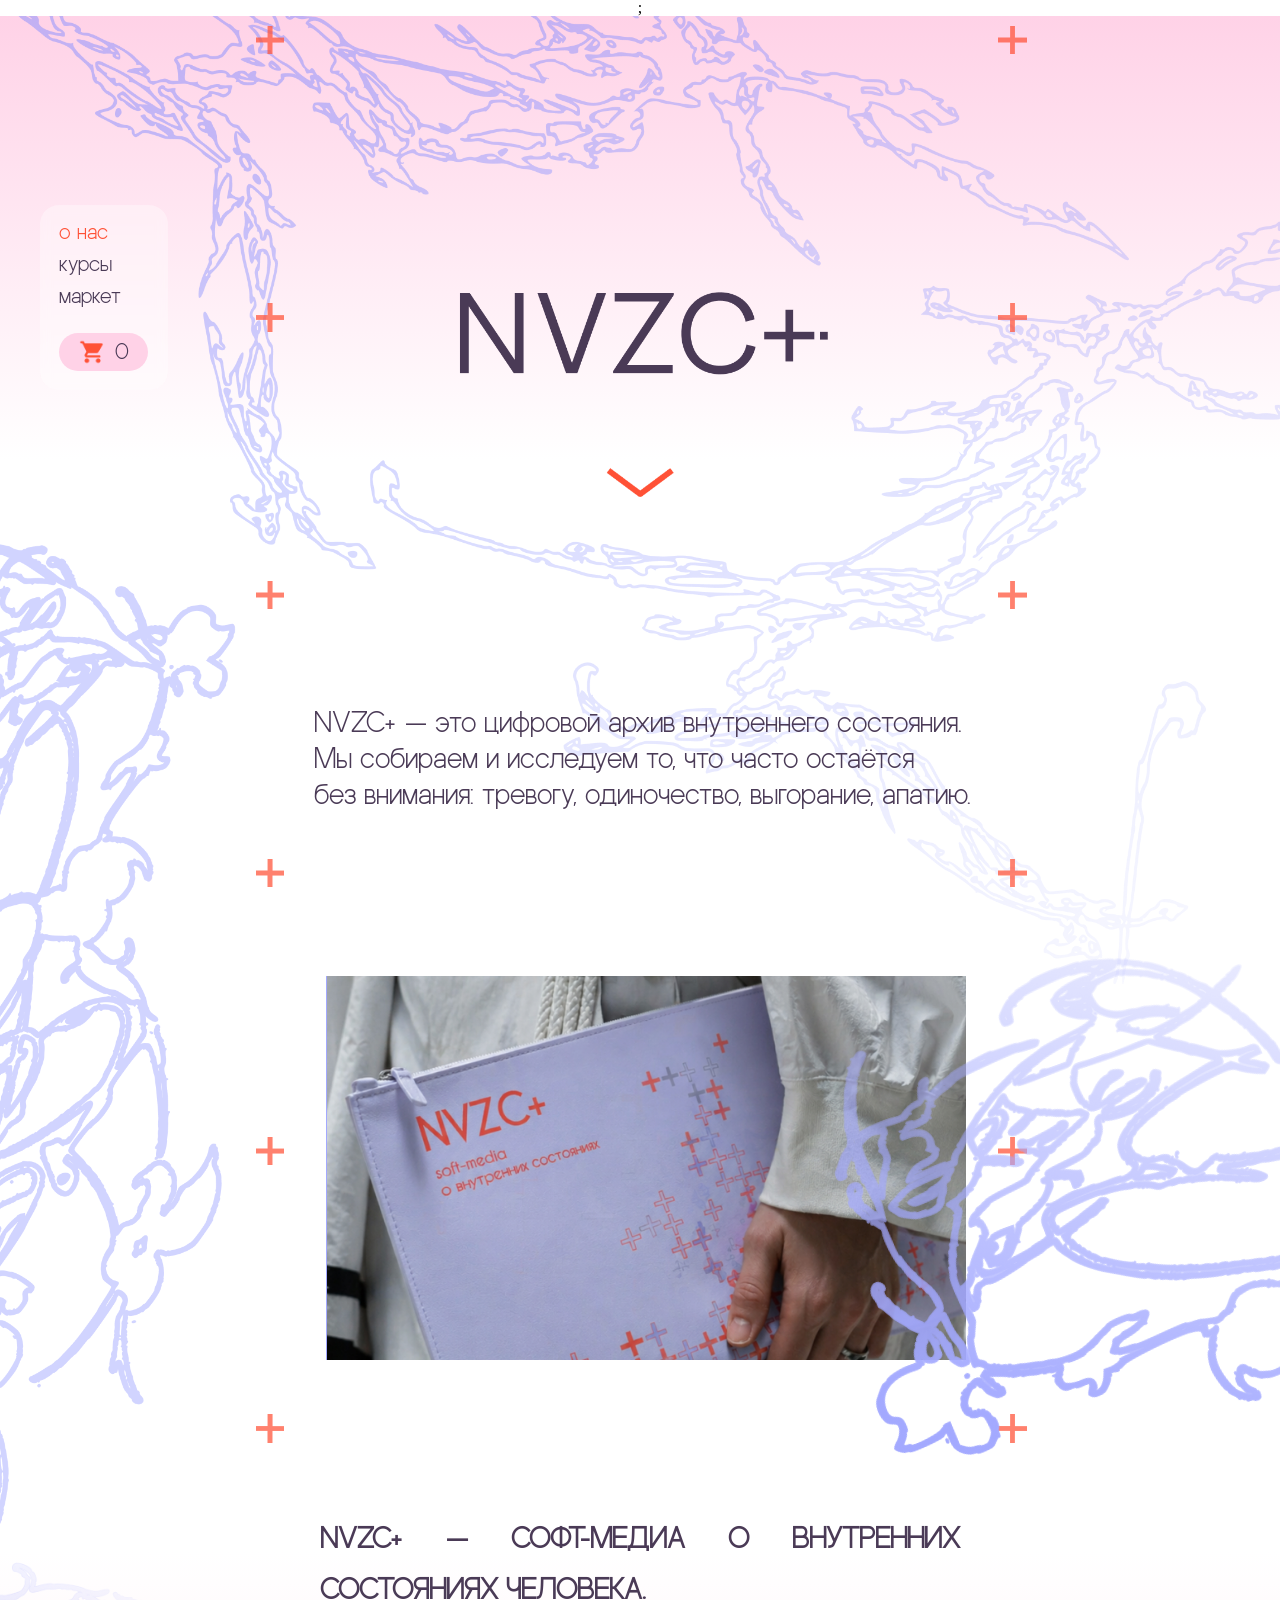
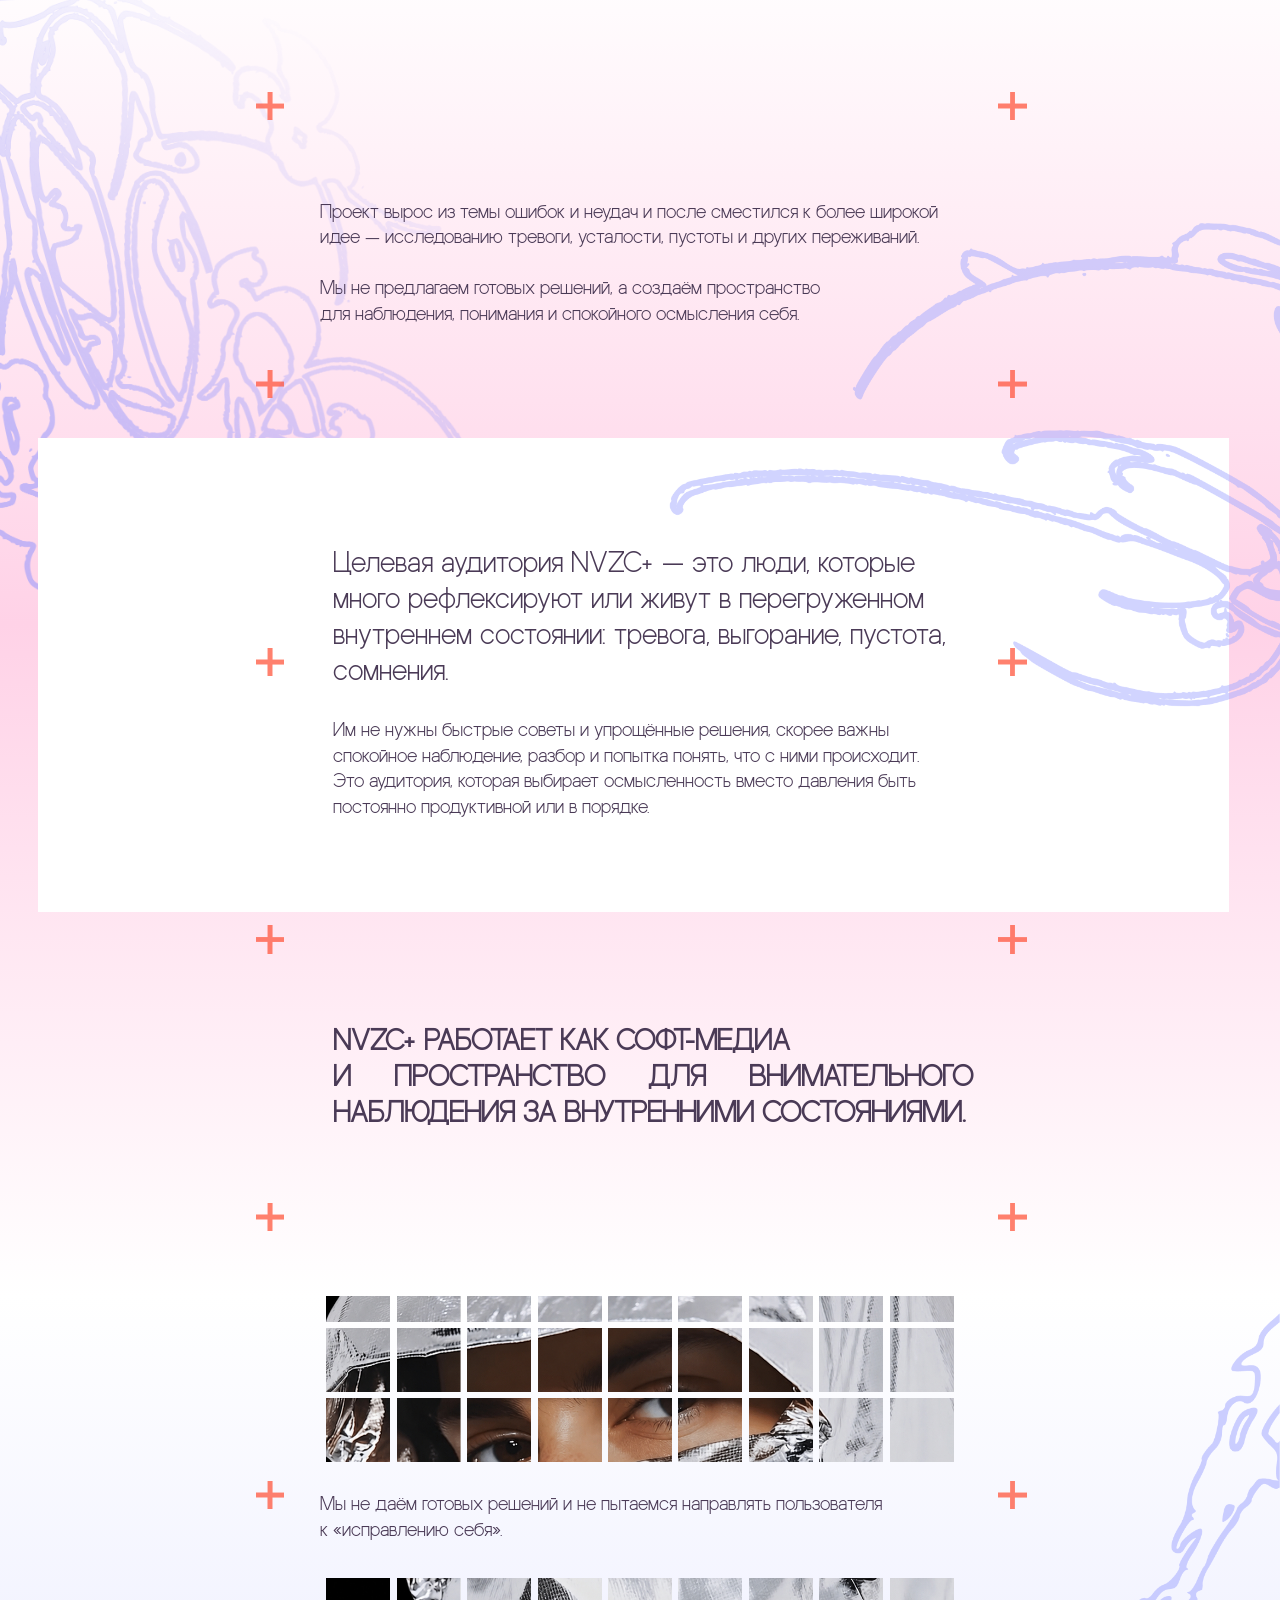
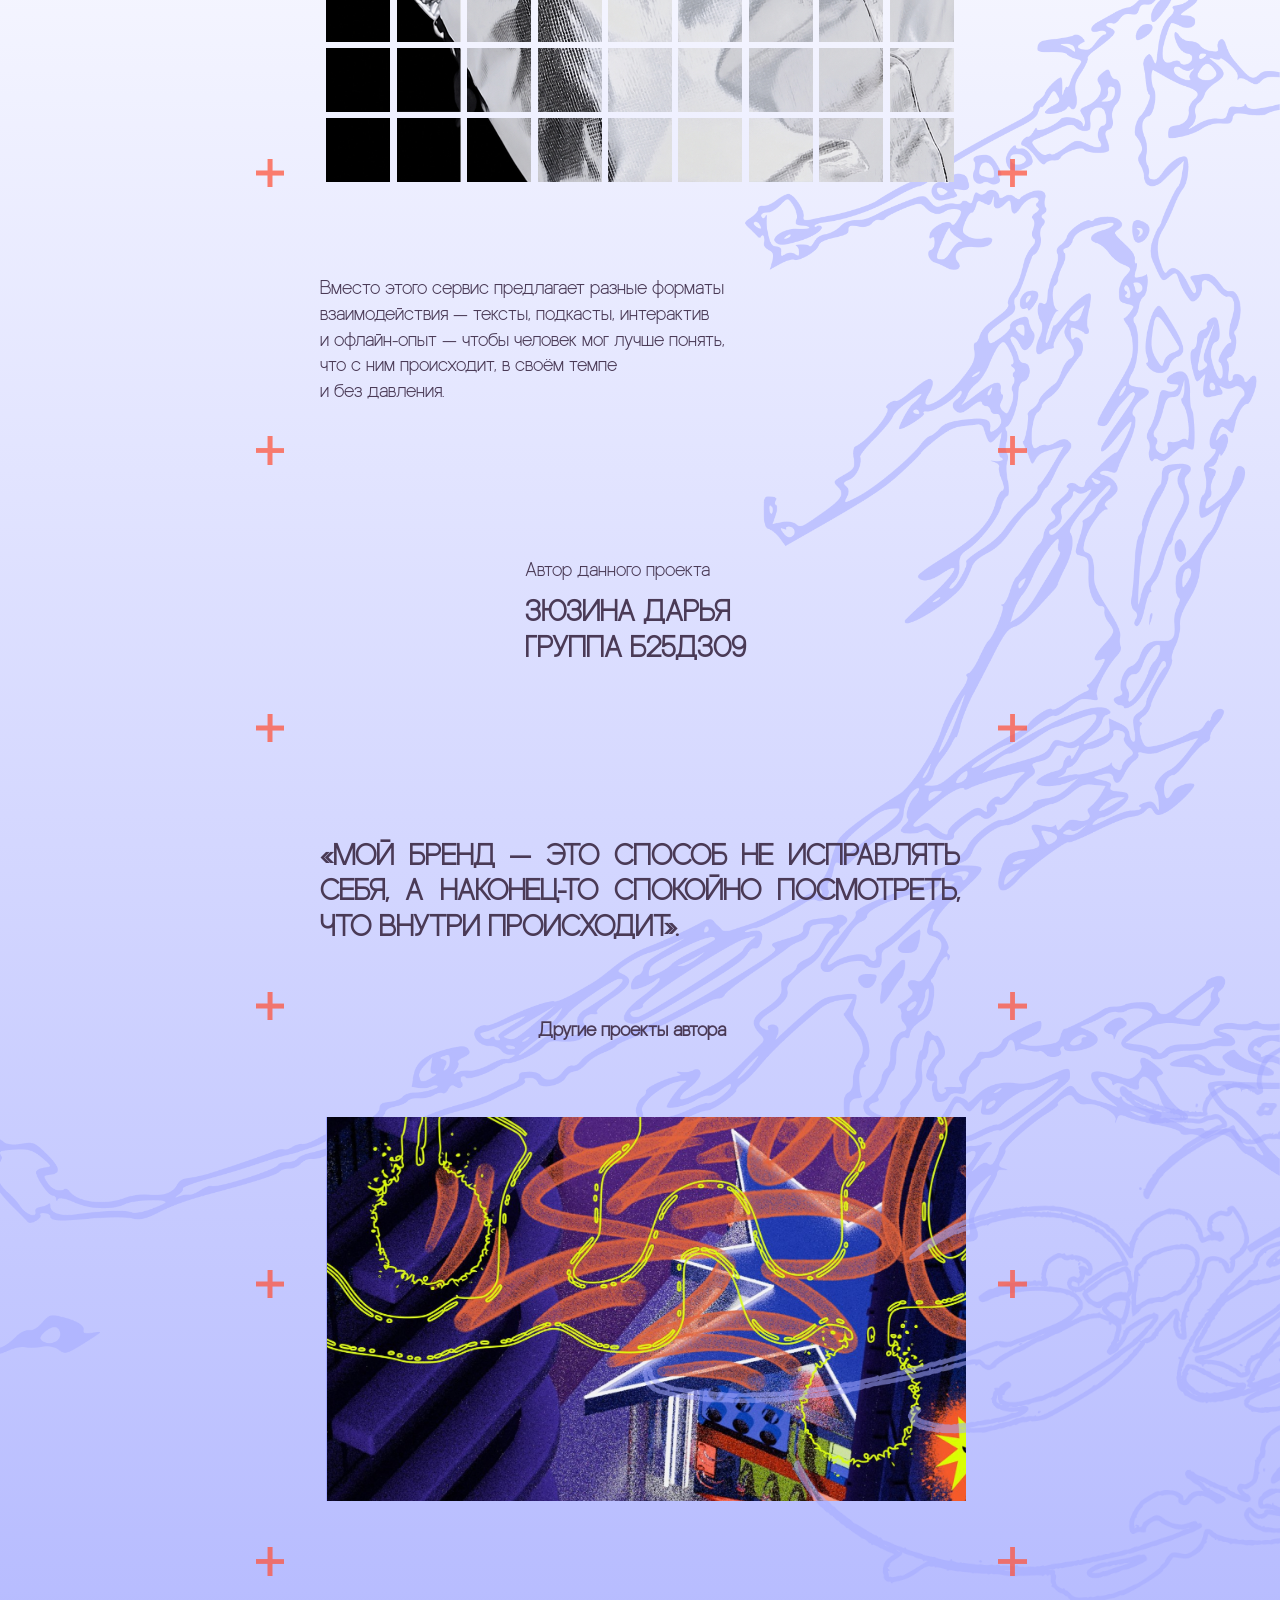
==== commit d60e75c6: "final" ====
--- a/index.html
+++ b/index.html
@@ -7,6 +7,23 @@
     <link rel="stylesheet" href="./style_sheets/style.css" />
     <script defer src="./javascripts/preloader.js"></script>
     <script defer src="./javascripts/index.js"></script>
+
+    <link
+      rel="icon"
+      href="images/FAVICON.ico"
+      type="images/ico"
+    />
+    <meta property="og:type" content="web-site" />
+    <meta property="og:title" content="NVZC+" " />
+    <meta
+      property="og:description"
+      content="Узнайте всё об особенностях вашего внутреннего состояния и чуточку больше с командой NVZC+!"
+    />
+    <meta
+      property="og:image"
+      content="https://raw.githubusercontent.com/zdarzuzz/NVZC-N/refs/heads/main/COVER.jpg"
+    />
+    <meta property="og:url" content="https://zdarzuzz.github.io/NVZC-N/" />;
   </head>
   <body>
     <div id="loading">
@@ -36,10 +53,11 @@
         <a class="menu_link" href="courses.html">курсы</a>
 
         <a class="menu_link" href="shop.html">маркет</a>
-        <div class="menu_cart">
+        <a class="menu_cart" href="cart.html">
           <img src="images/cart.png" alt="" />
           <span>0</span>
-        </div>
+          <div class="cart_chip">+1</div>
+        </a>
       </nav>
 
       <section id="firstSection_About">
